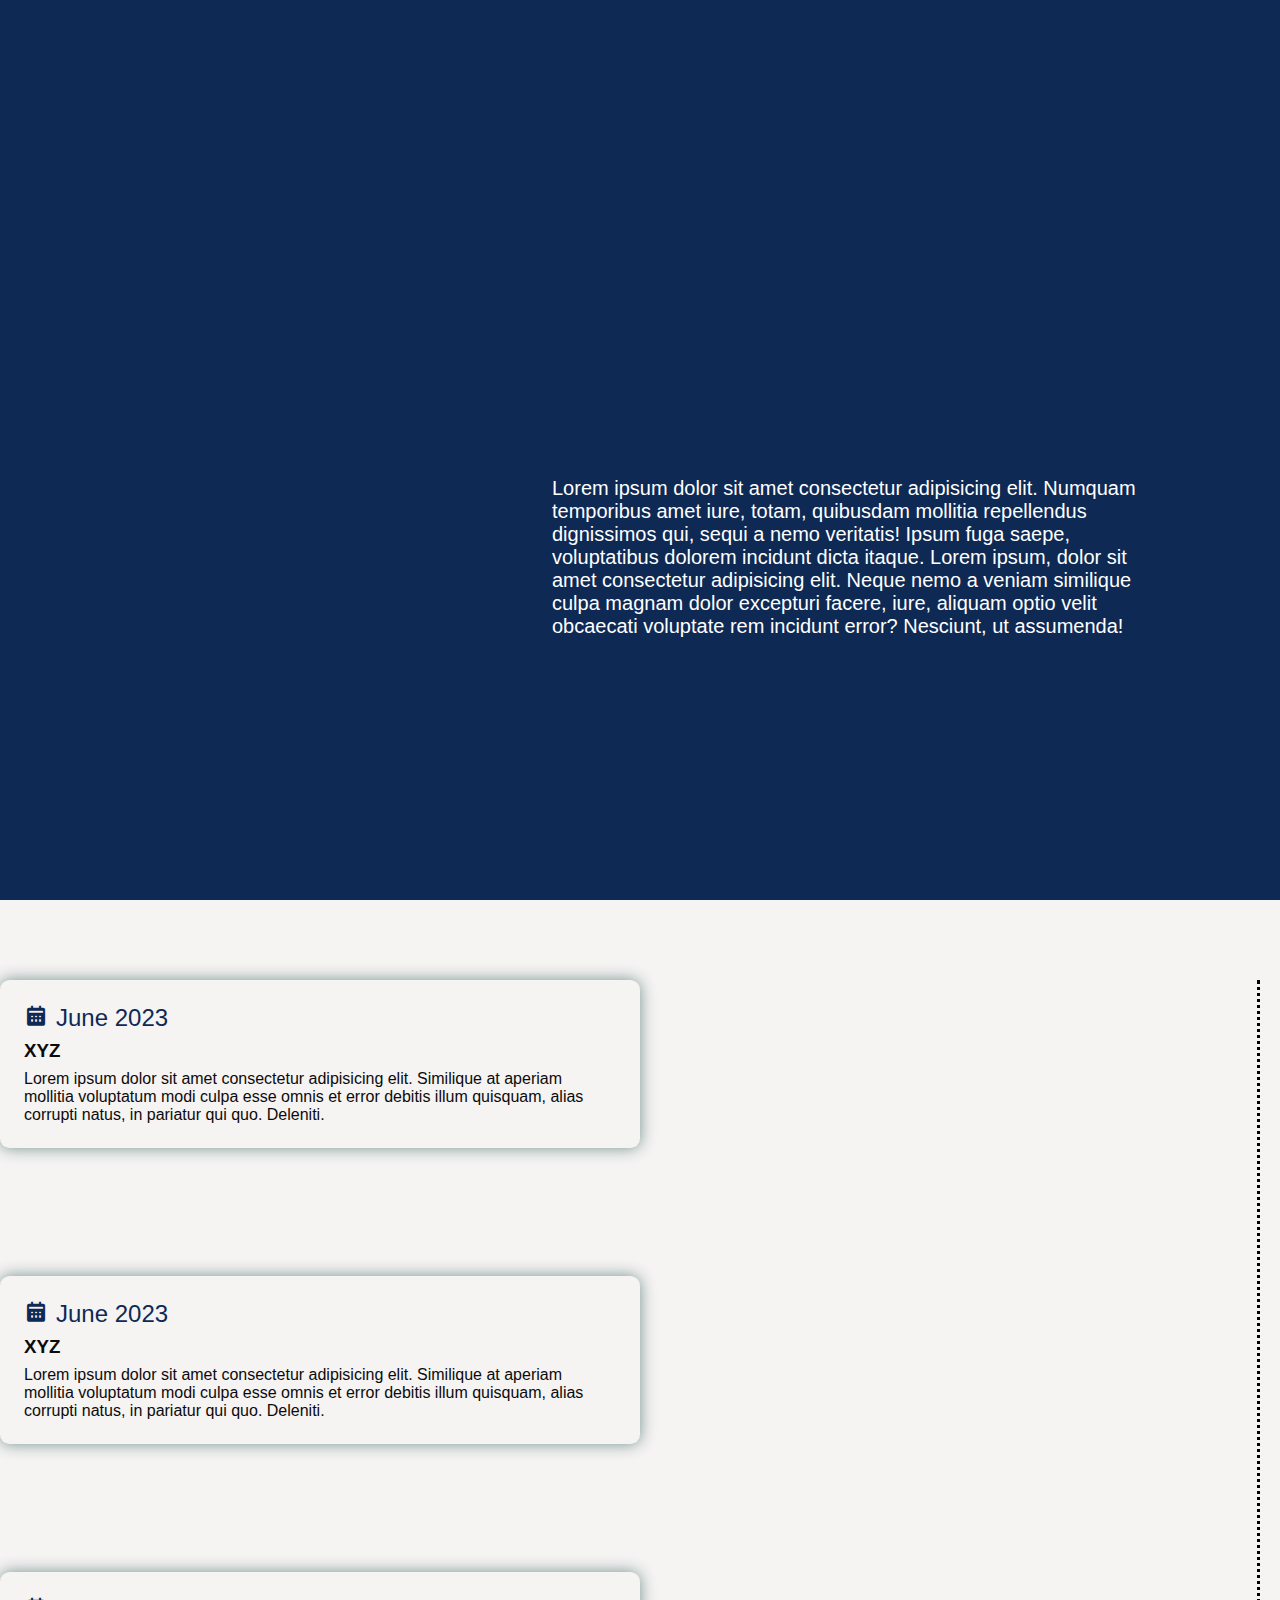
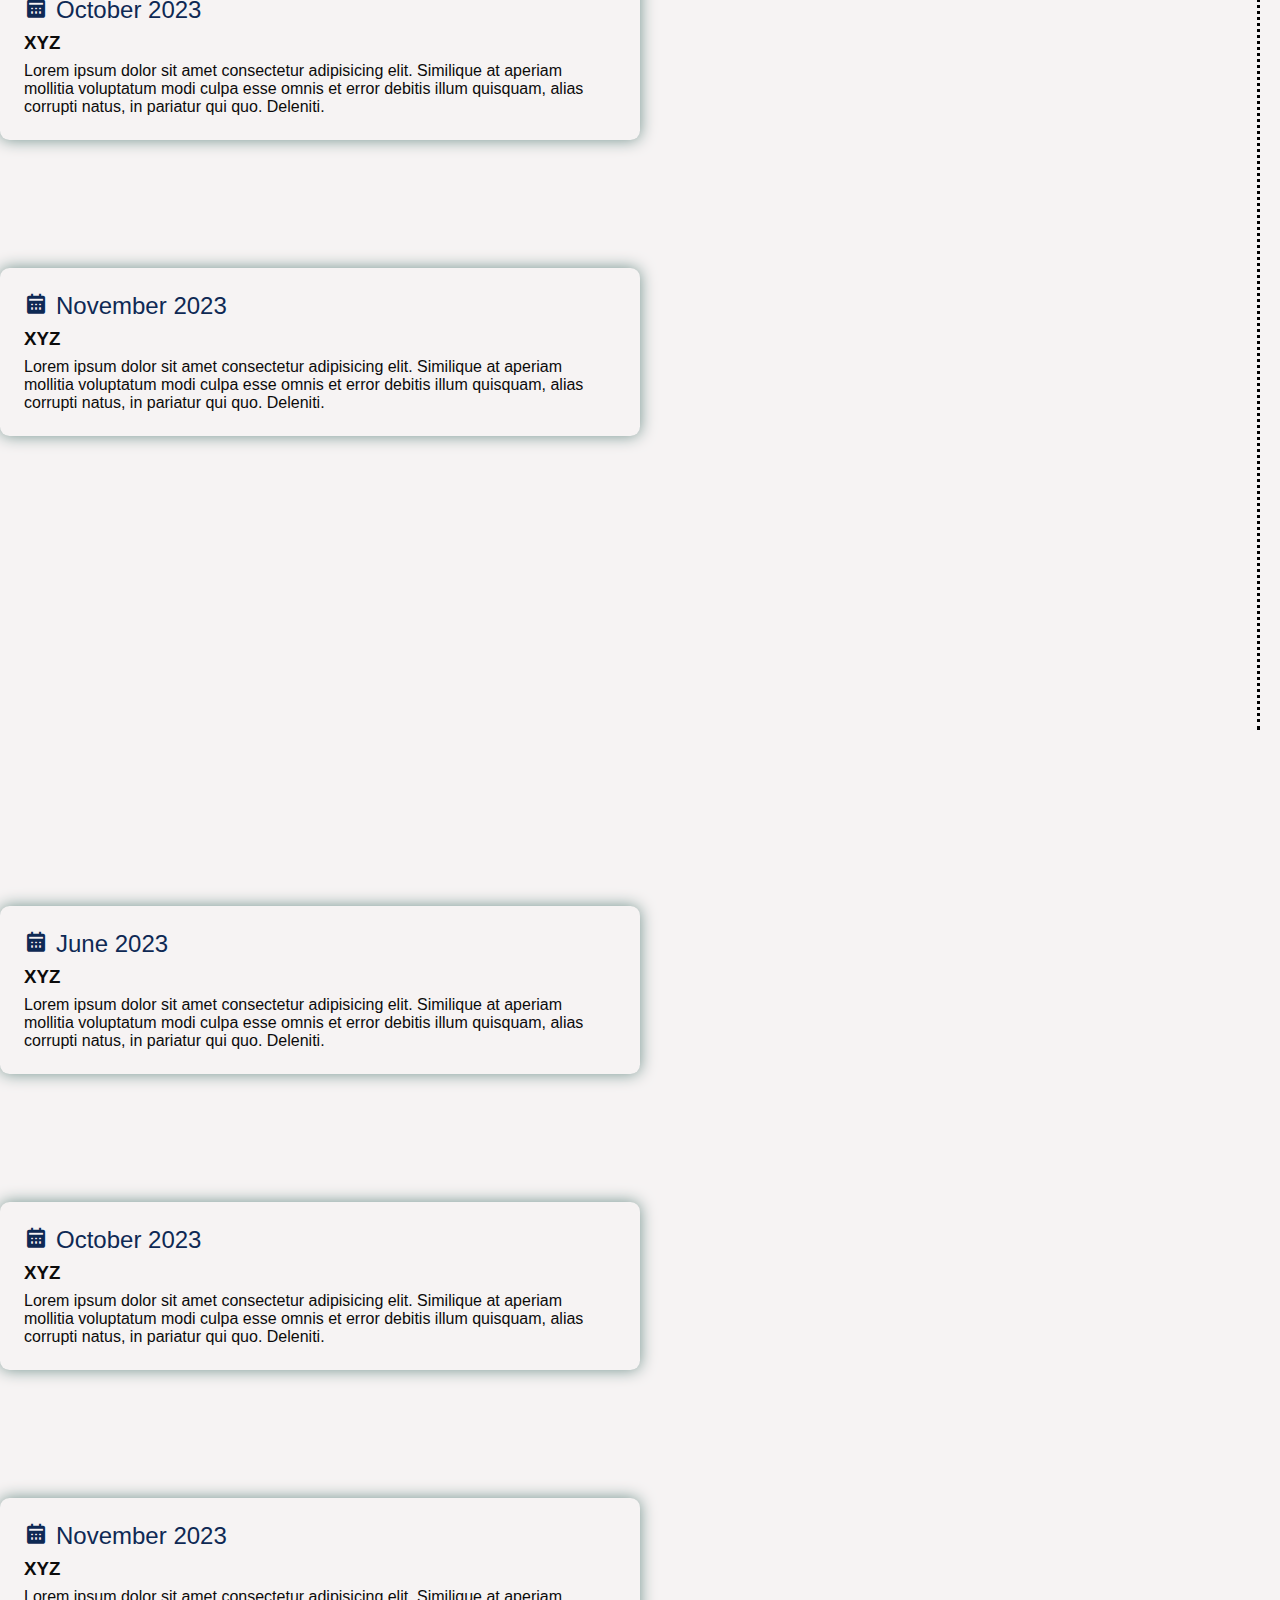
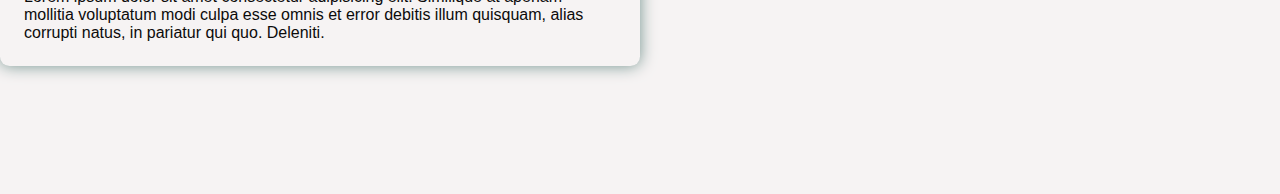
==== index.html @ 6e181c6e "Add files via upload" ====
<!DOCTYPE html>
<html lang="en">
  <head>
    <meta charset="UTF-8" />
    <meta name="viewport" content="width=device-width, initial-scale=1.0" />
    <title>Document</title>
    <link rel="stylesheet" href="style.css" />
    <link
      href="https://unpkg.com/boxicons@2.1.4/css/boxicons.min.css"
      rel="stylesheet"
    />
  </head>
  <body>
    <!-- Achivements !-->
    <section class="achievements" id="achievement">
      <section class="home" id="home">
        <div class="home-img">
          <img src="student.jpg" alt="" />
        </div>
        <div class="home-content">
          <h2>Student Achivement</h2>
          <p>
            Lorem ipsum dolor sit amet consectetur adipisicing elit. Numquam
            temporibus amet iure, totam, quibusdam mollitia repellendus
            dignissimos qui, sequi a nemo veritatis! Ipsum fuga saepe,
            voluptatibus dolorem incidunt dicta itaque. Lorem ipsum, dolor sit
            amet consectetur adipisicing elit. Neque nemo a veniam similique
            culpa magnam dolor excepturi facere, iure, aliquam optio velit
            obcaecati voluptate rem incidunt error? Nesciunt, ut assumenda!
          </p>
        </div>
      </section>
      <div class="achievements_section">
        <div class="achievements-row">
          <div class="achievements-coloumn">
            <div class="achievements-box">
              <div class="achievements-content">
                <div class="content">
                  <div class="year">
                    <i class="bx bxs-calendar"></i>June 2023
                  </div>
                  <h3>XYZ</h3>
                  <p>
                    Lorem ipsum dolor sit amet consectetur adipisicing elit.
                    Similique at aperiam mollitia voluptatum modi culpa esse
                    omnis et error debitis illum quisquam, alias corrupti natus,
                    in pariatur qui quo. Deleniti.
                  </p>
                </div>
              </div>
            </div>

            <div class="achievements-box">
              <div class="achievements-content">
                <div class="content">
                  <div class="year">
                    <i class="bx bxs-calendar"></i>June 2023
                  </div>
                  <h3>XYZ</h3>
                  <p>
                    Lorem ipsum dolor sit amet consectetur adipisicing elit.
                    Similique at aperiam mollitia voluptatum modi culpa esse
                    omnis et error debitis illum quisquam, alias corrupti natus,
                    in pariatur qui quo. Deleniti.
                  </p>
                </div>
              </div>
            </div>

            <div class="achievements-content">
              <div class="content">
                <div class="year">
                  <i class="bx bxs-calendar"></i>October 2023
                </div>
                <h3>XYZ</h3>
                <p>
                  Lorem ipsum dolor sit amet consectetur adipisicing elit.
                  Similique at aperiam mollitia voluptatum modi culpa esse omnis
                  et error debitis illum quisquam, alias corrupti natus, in
                  pariatur qui quo. Deleniti.
                </p>
              </div>
            </div>

            <div class="achievements-content">
              <div class="content">
                <div class="year">
                  <i class="bx bxs-calendar"></i>November 2023
                </div>
                <h3>XYZ</h3>
                <p>
                  Lorem ipsum dolor sit amet consectetur adipisicing elit.
                  Similique at aperiam mollitia voluptatum modi culpa esse omnis
                  et error debitis illum quisquam, alias corrupti natus, in
                  pariatur qui quo. Deleniti.
                </p>
              </div>
            </div>
          </div>
          <div class="dotted-line"></div>
          <div class="achivements-right">
            <div class="achievements-coloumn">
              <div class="achievements-box">
                <div class="achievements-content">
                  <div class="content">
                    <div class="year">
                      <i class="bx bxs-calendar"></i>June 2023
                    </div>
                    <h3>XYZ</h3>
                    <p>
                      Lorem ipsum dolor sit amet consectetur adipisicing elit.
                      Similique at aperiam mollitia voluptatum modi culpa esse
                      omnis et error debitis illum quisquam, alias corrupti
                      natus, in pariatur qui quo. Deleniti.
                    </p>
                  </div>
                </div>
              </div>

              <div class="achievements-content">
                <div class="content">
                  <div class="year">
                    <i class="bx bxs-calendar"></i>October 2023
                  </div>
                  <h3>XYZ</h3>
                  <p>
                    Lorem ipsum dolor sit amet consectetur adipisicing elit.
                    Similique at aperiam mollitia voluptatum modi culpa esse
                    omnis et error debitis illum quisquam, alias corrupti natus,
                    in pariatur qui quo. Deleniti.
                  </p>
                </div>
              </div>

              <div class="achievements-content">
                <div class="content">
                  <div class="year">
                    <i class="bx bxs-calendar"></i>November 2023
                  </div>
                  <h3>XYZ</h3>
                  <p>
                    Lorem ipsum dolor sit amet consectetur adipisicing elit.
                    Similique at aperiam mollitia voluptatum modi culpa esse
                    omnis et error debitis illum quisquam, alias corrupti natus,
                    in pariatur qui quo. Deleniti.
                  </p>
                </div>
              </div>
            </div>
          </div>
        </div>
      </div>
    </section>
  </body>
</html>
---- style.css ----
@import url('https://fonts.googleapis.com/css2?family=Poppins:wght@300;400;500&display=swap'); 
/*@import url('https://fonts.googleapis.com/css2?family=Open+Sans&display=swap');*/
html{
  scroll-behavior: smooth;
}

*{
    margin:0;
    padding:0;
    box-sizing:border-box;
    font-family: 'Open Sans', sans-serif;
}

body{
    background: #f6f3f3;
    color: #0c0b0b;
}

.home{
    position: relative;
    width: 100%;
    height:100vh;
    display: flex;
    justify-content:space-between;
    align-items: center;
    padding: 70px 10% 0;
    background-color: #0E2954;
    margin-bottom: 5rem;
}
.home-content{
    max-width: 600px;
}




.home-content h2{
    margin-bottom: 5rem;
    font-size: 56px;
    font-weight: 700;
    opacity: 0;
    animation: slideLeft 1s ease forwards;
    animation-delay: 1s;
    letter-spacing: 1px;
    color: #fff;
}
.home-content p{
    font-size: 20px;
    color: #fff;
    text-align: left;
}
.home-img img{
    max-width: 425px;
    margin-right: -20px;
    opacity:0;
    font-size: 5rem;
    animation: zoomIn 1s ease forwards, floatImage 4s ease-in-out infinite;
    animation-delay: 2s,3s;
    box-shadow:0 0 30px #73928d;
    border-radius: 50%;
}


.achievements_section {
    display: flex;
    justify-content: center;
    align-items: center;
    flex-direction: column;
    min-height: auto;
}

.achievements .achievements-row{
    display: flex;
    flex-wrap: wrap;
    gap: 1rem;
}
.achievements .achievements-coloumn{
    flex: 1 1 40rem;
}
.achievements-coloumn .title{
    font-size: 2.5rem;
    margin:0 0 1.5rem 2rem;
}

.achivements-right{
    margin-top: 10rem;
}

.achievements-content .content{
    position: relative;
    padding: 1.5rem;
    box-shadow: 0 0 1rem #73928d;
    border-radius: .6rem;
    margin-bottom: 8rem;
    width: 40rem;
}
.achievements-content .content .year{
    font-size: 1.5rem;
    color: #0E2954;
    padding-bottom: .5rem;
}
.achievements-content .content .year i{
    padding-right: .5rem;
}
.achievements-content h3{
  font-weight: bold;
}
.achievements-content .content p{
    padding-top: .5rem;
}
.dotted-line {
    border-left: 3px dotted #000; 
            height: 150vh; 
            margin: 0 20px; /
}
@keyframes floatImage{
    0%{
        transform: translateY(0);
    }
    50%{
        transform: translateY(-24px);
    }
    100%{
        transform: translateY(0);
    }
}
@keyframes slideBottom{
    0%{
        transform: translateY(-100px);
        opacity:0;
    }
    100%{
        transform: translateY(0);
        opacity:1;
    }
}
@keyframes slideLeft{
    0%{
        transform: translateX(100px);
        opacity:0;
    }
    100%{
        transform: translateX(0);
        opacity:1;
    }
}
@keyframes zoomIn{
    0%{
        transform: scale(0);
        opacity:0;
    }
    100%{
        transform: scale(1);
        opacity:1;
    }
}
@media screen and (max-width: 768px)
{
    .home {
        flex-direction: column;
        height: 110vh;
        margin-bottom: 5rem;
    }
    
    .home-content,
    .home-img {
        text-align: center; /* Center the content */
    }
    
    .home-img img {
      max-width: 300px;
        margin-right: -10px;
        opacity:0;
        font-size: 5rem;
        animation: zoomIn 1s ease forwards, floatImage 4s ease-in-out infinite;
        animation-delay: 2s,3s;
        box-shadow:0 0 30px #28ABB9;
        border-radius: 50%;
    }
      
    
    
    .home-content h2{
        font-size: 40px;
        font-weight: 700;
        margin: -3px 0;
        opacity: 0;
        animation: slideLeft 1s ease forwards;
        animation-delay: 1s;
        letter-spacing: 1px;
        margin-bottom: 5rem;
    }
    .home-content p{
        font-size: 16px;
        margin-bottom: 5rem;
    }
    .dotted-line {
        border-left:0px dotted #fff; 
                height: 0; 
                margin: none; 
    }
    .achievements .achievements-row{
        display: flex;
        flex-wrap: wrap;
        gap: 0rem;
        margin-right: 2rem;
    }
    .achievements-content .content{
        position: relative;
        padding: 1.5rem;
        box-shadow: 0 0 1rem #73928d;
        border-radius: .6rem;
        margin-bottom: 3rem;
        margin-left: 1.5rem;
        justify-content: center;
        align-items: center;
        width: 25rem;
    }
    .achivements-right{
        margin-top: 0rem;
    }
}
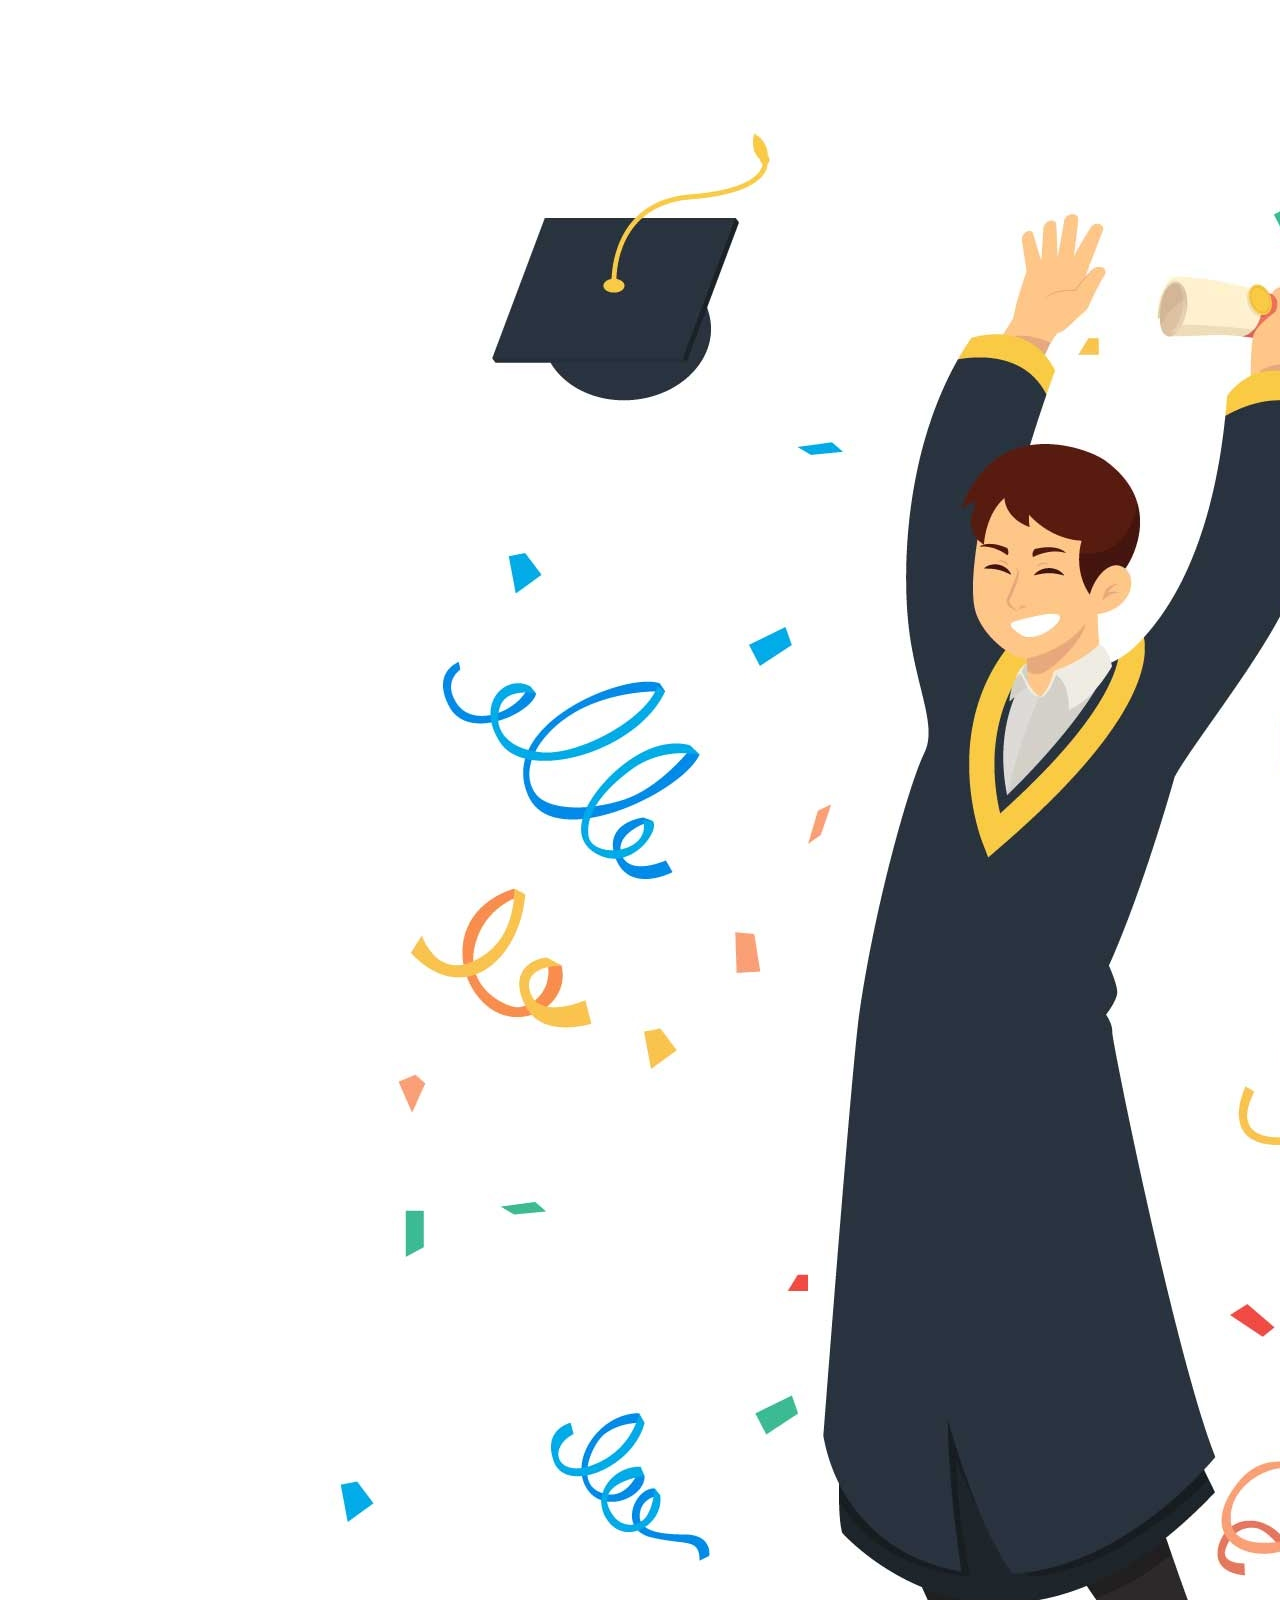
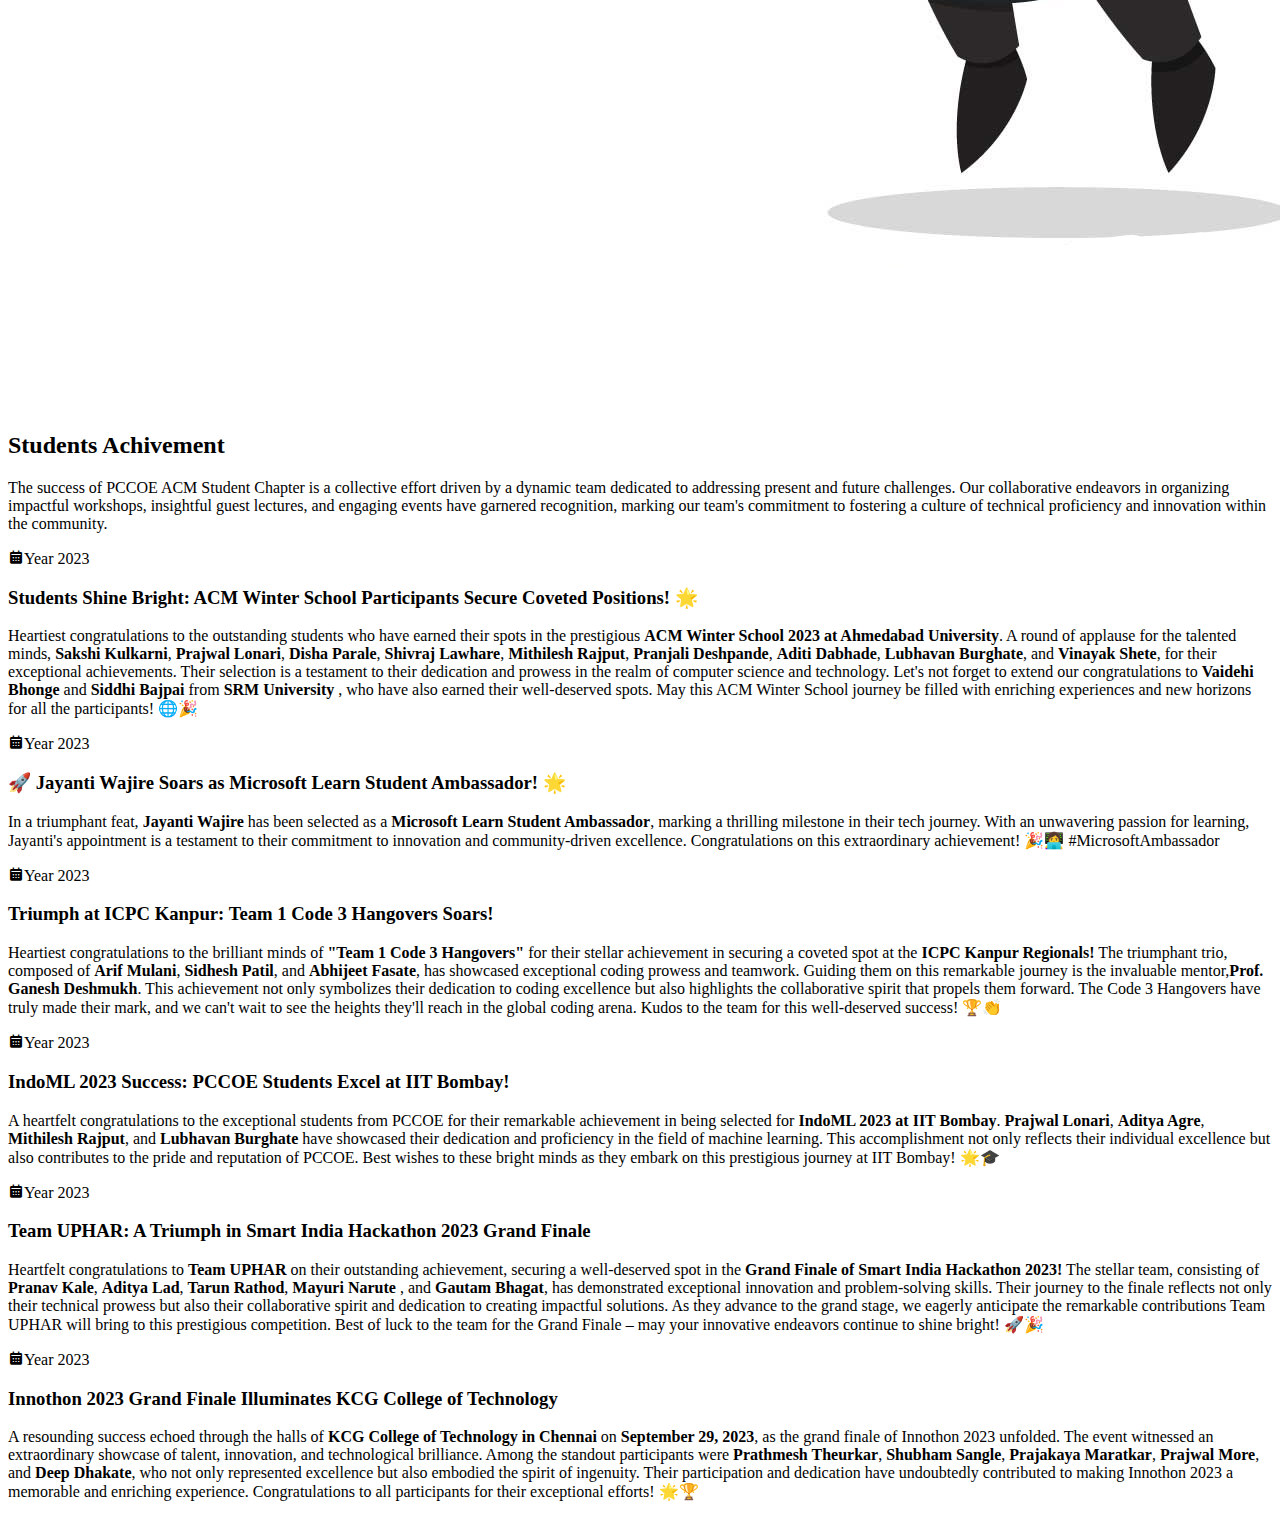
==== commit b67281dd: "Update index.html" ====
--- a/index.html
+++ b/index.html
@@ -4,7 +4,7 @@
     <meta charset="UTF-8" />
     <meta name="viewport" content="width=device-width, initial-scale=1.0" />
     <title>Document</title>
-    <link rel="stylesheet" href="style.css" />
+    <link rel="stylesheet" href="style2.css" />
     <link
       href="https://unpkg.com/boxicons@2.1.4/css/boxicons.min.css"
       rel="stylesheet"
@@ -18,82 +18,106 @@
           <img src="student.jpg" alt="" />
         </div>
         <div class="home-content">
-          <h2>Student Achivement</h2>
+          <h2>Students Achivement</h2>
           <p>
-            Lorem ipsum dolor sit amet consectetur adipisicing elit. Numquam
-            temporibus amet iure, totam, quibusdam mollitia repellendus
-            dignissimos qui, sequi a nemo veritatis! Ipsum fuga saepe,
-            voluptatibus dolorem incidunt dicta itaque. Lorem ipsum, dolor sit
-            amet consectetur adipisicing elit. Neque nemo a veniam similique
-            culpa magnam dolor excepturi facere, iure, aliquam optio velit
-            obcaecati voluptate rem incidunt error? Nesciunt, ut assumenda!
+            The success of PCCOE ACM Student Chapter is a collective effort
+            driven by a dynamic team dedicated to addressing present and future
+            challenges. Our collaborative endeavors in organizing impactful
+            workshops, insightful guest lectures, and engaging events have
+            garnered recognition, marking our team's commitment to fostering a
+            culture of technical proficiency and innovation within the
+            community.
           </p>
         </div>
       </section>
       <div class="achievements_section">
         <div class="achievements-row">
-          <div class="achievements-coloumn">
-            <div class="achievements-box">
-              <div class="achievements-content">
-                <div class="content">
-                  <div class="year">
-                    <i class="bx bxs-calendar"></i>June 2023
-                  </div>
-                  <h3>XYZ</h3>
-                  <p>
-                    Lorem ipsum dolor sit amet consectetur adipisicing elit.
-                    Similique at aperiam mollitia voluptatum modi culpa esse
-                    omnis et error debitis illum quisquam, alias corrupti natus,
-                    in pariatur qui quo. Deleniti.
-                  </p>
-                </div>
-              </div>
-            </div>
-
-            <div class="achievements-box">
-              <div class="achievements-content">
-                <div class="content">
-                  <div class="year">
-                    <i class="bx bxs-calendar"></i>June 2023
-                  </div>
-                  <h3>XYZ</h3>
-                  <p>
-                    Lorem ipsum dolor sit amet consectetur adipisicing elit.
-                    Similique at aperiam mollitia voluptatum modi culpa esse
-                    omnis et error debitis illum quisquam, alias corrupti natus,
-                    in pariatur qui quo. Deleniti.
-                  </p>
-                </div>
-              </div>
-            </div>
-
-            <div class="achievements-content">
-              <div class="content">
-                <div class="year">
-                  <i class="bx bxs-calendar"></i>October 2023
-                </div>
-                <h3>XYZ</h3>
-                <p>
-                  Lorem ipsum dolor sit amet consectetur adipisicing elit.
-                  Similique at aperiam mollitia voluptatum modi culpa esse omnis
-                  et error debitis illum quisquam, alias corrupti natus, in
-                  pariatur qui quo. Deleniti.
-                </p>
-              </div>
-            </div>
-
-            <div class="achievements-content">
-              <div class="content">
-                <div class="year">
-                  <i class="bx bxs-calendar"></i>November 2023
-                </div>
-                <h3>XYZ</h3>
-                <p>
-                  Lorem ipsum dolor sit amet consectetur adipisicing elit.
-                  Similique at aperiam mollitia voluptatum modi culpa esse omnis
-                  et error debitis illum quisquam, alias corrupti natus, in
-                  pariatur qui quo. Deleniti.
-                </p>
+          <div class="achivements-left">
+            <div class="achievements-coloumn">
+              <div class="achievements-box">
+                <div class="achievements-content">
+                  <div class="content">
+                    <div class="year">
+                      <i class="bx bxs-calendar"></i>Year 2023
+                    </div>
+                    <h3>
+                      Students Shine Bright: ACM Winter School Participants
+                      Secure Coveted Positions! 🌟
+                    </h3>
+                    <p>
+                      Heartiest congratulations to the outstanding students who
+                      have earned their spots in the prestigious
+                      <b>ACM Winter School 2023 at Ahmedabad University</b>. A
+                      round of applause for the talented minds,
+                      <b>Sakshi Kulkarni</b>, <b>Prajwal Lonari</b>,
+                      <b>Disha Parale</b>, <b>Shivraj Lawhare</b>,
+                      <b>Mithilesh Rajput</b>, <b>Pranjali Deshpande</b>,
+                      <b>Aditi Dabhade</b>, <b>Lubhavan Burghate</b>, and
+                      <b>Vinayak Shete</b>, for their exceptional achievements.
+                      Their selection is a testament to their dedication and
+                      prowess in the realm of computer science and technology.
+                      Let's not forget to extend our congratulations to
+                      <b>Vaidehi Bhonge</b> and <b>Siddhi Bajpai</b> from
+                      <b>SRM University </b>, who have also earned their
+                      well-deserved spots. May this ACM Winter School journey be
+                      filled with enriching experiences and new horizons for all
+                      the participants! 🌐🎉
+                    </p>
+                  </div>
+                </div>
+              </div>
+
+              <div class="achievements-box">
+                <div class="achievements-content">
+                  <div class="content">
+                    <div class="year">
+                      <i class="bx bxs-calendar"></i>Year 2023
+                    </div>
+                    <h3>
+                      🚀 Jayanti Wajire Soars as Microsoft Learn Student
+                      Ambassador! 🌟
+                    </h3>
+                    <p>
+                      In a triumphant feat, <b>Jayanti Wajire</b> has been
+                      selected as a <b>Microsoft Learn Student Ambassador</b>,
+                      marking a thrilling milestone in their tech journey. With
+                      an unwavering passion for learning, Jayanti's appointment
+                      is a testament to their commitment to innovation and
+                      community-driven excellence. Congratulations on this
+                      extraordinary achievement! 🎉👩‍💻 #MicrosoftAmbassador
+                    </p>
+                  </div>
+                </div>
+              </div>
+
+              <div class="achievements-box">
+                <div class="achievements-content">
+                  <div class="content">
+                    <div class="year">
+                      <i class="bx bxs-calendar"></i>Year 2023
+                    </div>
+                    <h3>
+                      Triumph at ICPC Kanpur: Team 1 Code 3 Hangovers Soars!
+                    </h3>
+                    <p>
+                      Heartiest congratulations to the brilliant minds of
+                      <b>"Team 1 Code 3 Hangovers"</b> for their stellar
+                      achievement in securing a coveted spot at the
+                      <b>ICPC Kanpur Regionals!</b> The triumphant trio,
+                      composed of <b>Arif Mulani</b>, <b>Sidhesh Patil</b>, and
+                      <b>Abhijeet Fasate</b>, has showcased exceptional coding
+                      prowess and teamwork. Guiding them on this remarkable
+                      journey is the invaluable mentor,<b
+                        >Prof. Ganesh Deshmukh</b
+                      >. This achievement not only symbolizes their dedication
+                      to coding excellence but also highlights the collaborative
+                      spirit that propels them forward. The Code 3 Hangovers
+                      have truly made their mark, and we can't wait to see the
+                      heights they'll reach in the global coding arena. Kudos to
+                      the team for this well-deserved success! 🏆👏
+                    </p>
+                  </div>
+                </div>
               </div>
             </div>
           </div>
@@ -104,46 +128,87 @@
                 <div class="achievements-content">
                   <div class="content">
                     <div class="year">
-                      <i class="bx bxs-calendar"></i>June 2023
-                    </div>
-                    <h3>XYZ</h3>
-                    <p>
-                      Lorem ipsum dolor sit amet consectetur adipisicing elit.
-                      Similique at aperiam mollitia voluptatum modi culpa esse
-                      omnis et error debitis illum quisquam, alias corrupti
-                      natus, in pariatur qui quo. Deleniti.
-                    </p>
-                  </div>
-                </div>
-              </div>
-
-              <div class="achievements-content">
-                <div class="content">
-                  <div class="year">
-                    <i class="bx bxs-calendar"></i>October 2023
-                  </div>
-                  <h3>XYZ</h3>
-                  <p>
-                    Lorem ipsum dolor sit amet consectetur adipisicing elit.
-                    Similique at aperiam mollitia voluptatum modi culpa esse
-                    omnis et error debitis illum quisquam, alias corrupti natus,
-                    in pariatur qui quo. Deleniti.
-                  </p>
-                </div>
-              </div>
-
-              <div class="achievements-content">
-                <div class="content">
-                  <div class="year">
-                    <i class="bx bxs-calendar"></i>November 2023
-                  </div>
-                  <h3>XYZ</h3>
-                  <p>
-                    Lorem ipsum dolor sit amet consectetur adipisicing elit.
-                    Similique at aperiam mollitia voluptatum modi culpa esse
-                    omnis et error debitis illum quisquam, alias corrupti natus,
-                    in pariatur qui quo. Deleniti.
-                  </p>
+                      <i class="bx bxs-calendar"></i>Year 2023
+                    </div>
+                    <h3>
+                      IndoML 2023 Success: PCCOE Students Excel at IIT Bombay!
+                    </h3>
+                    <p>
+                      A heartfelt congratulations to the exceptional students
+                      from PCCOE for their remarkable achievement in being
+                      selected for
+                      <b>IndoML 2023 at IIT Bombay</b>. <b>Prajwal Lonari</b>,
+                      <b>Aditya Agre</b>, <b>Mithilesh Rajput</b>, and
+                      <b>Lubhavan Burghate</b> have showcased their dedication
+                      and proficiency in the field of machine learning. This
+                      accomplishment not only reflects their individual
+                      excellence but also contributes to the pride and
+                      reputation of PCCOE. Best wishes to these bright minds as
+                      they embark on this prestigious journey at IIT Bombay!
+                      🌟🎓
+                    </p>
+                  </div>
+                </div>
+              </div>
+
+              <div class="achievements-box">
+                <div class="achievements-content">
+                  <div class="content">
+                    <div class="year">
+                      <i class="bx bxs-calendar"></i>Year 2023
+                    </div>
+                    <h3>
+                      Team UPHAR: A Triumph in Smart India Hackathon 2023 Grand
+                      Finale
+                    </h3>
+                    <p>
+                      Heartfelt congratulations to <b>Team UPHAR</b> on their
+                      outstanding achievement, securing a well-deserved spot in
+                      the <b>Grand Finale of Smart India Hackathon 2023!</b> The
+                      stellar team, consisting of <b>Pranav Kale</b>,
+                      <b>Aditya Lad</b>, <b>Tarun Rathod</b>,
+                      <b>Mayuri Narute</b> , and <b>Gautam Bhagat</b>, has
+                      demonstrated exceptional innovation and problem-solving
+                      skills. Their journey to the finale reflects not only
+                      their technical prowess but also their collaborative
+                      spirit and dedication to creating impactful solutions. As
+                      they advance to the grand stage, we eagerly anticipate the
+                      remarkable contributions Team UPHAR will bring to this
+                      prestigious competition. Best of luck to the team for the
+                      Grand Finale – may your innovative endeavors continue to
+                      shine bright! 🚀🎉
+                    </p>
+                  </div>
+                </div>
+              </div>
+
+              <div class="achievements-box">
+                <div class="achievements-content">
+                  <div class="content">
+                    <div class="year">
+                      <i class="bx bxs-calendar"></i>Year 2023
+                    </div>
+                    <h3>
+                      Innothon 2023 Grand Finale Illuminates KCG College of
+                      Technology
+                    </h3>
+                    <p>
+                      A resounding success echoed through the halls of
+                      <b>KCG College of Technology in Chennai</b> on
+                      <b>September 29, 2023</b>, as the grand finale of Innothon
+                      2023 unfolded. The event witnessed an extraordinary
+                      showcase of talent, innovation, and technological
+                      brilliance. Among the standout participants were
+                      <b>Prathmesh Theurkar</b>, <b>Shubham Sangle</b>,
+                      <b>Prajakaya Maratkar</b>, <b>Prajwal More</b>, and
+                      <b>Deep Dhakate</b>, who not only represented excellence
+                      but also embodied the spirit of ingenuity. Their
+                      participation and dedication have undoubtedly contributed
+                      to making Innothon 2023 a memorable and enriching
+                      experience. Congratulations to all participants for their
+                      exceptional efforts! 🌟🏆
+                    </p>
+                  </div>
                 </div>
               </div>
             </div>
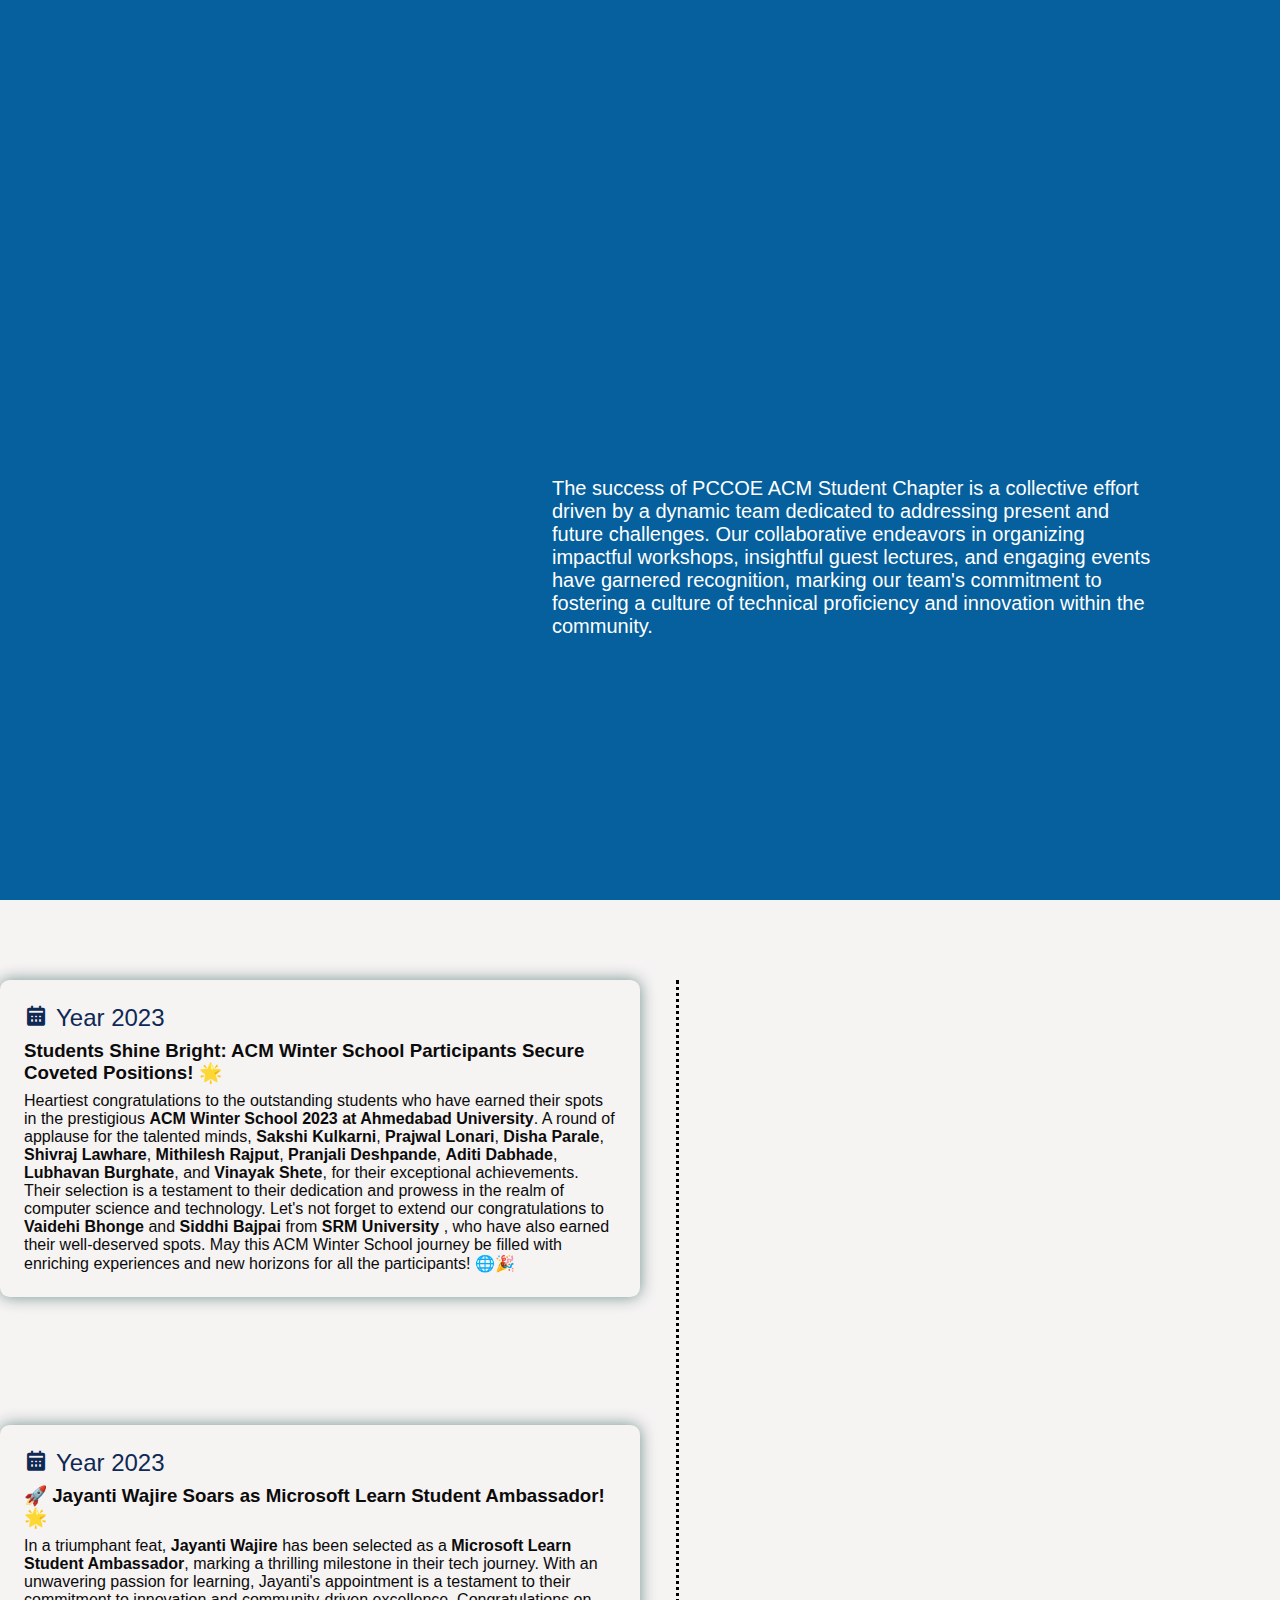
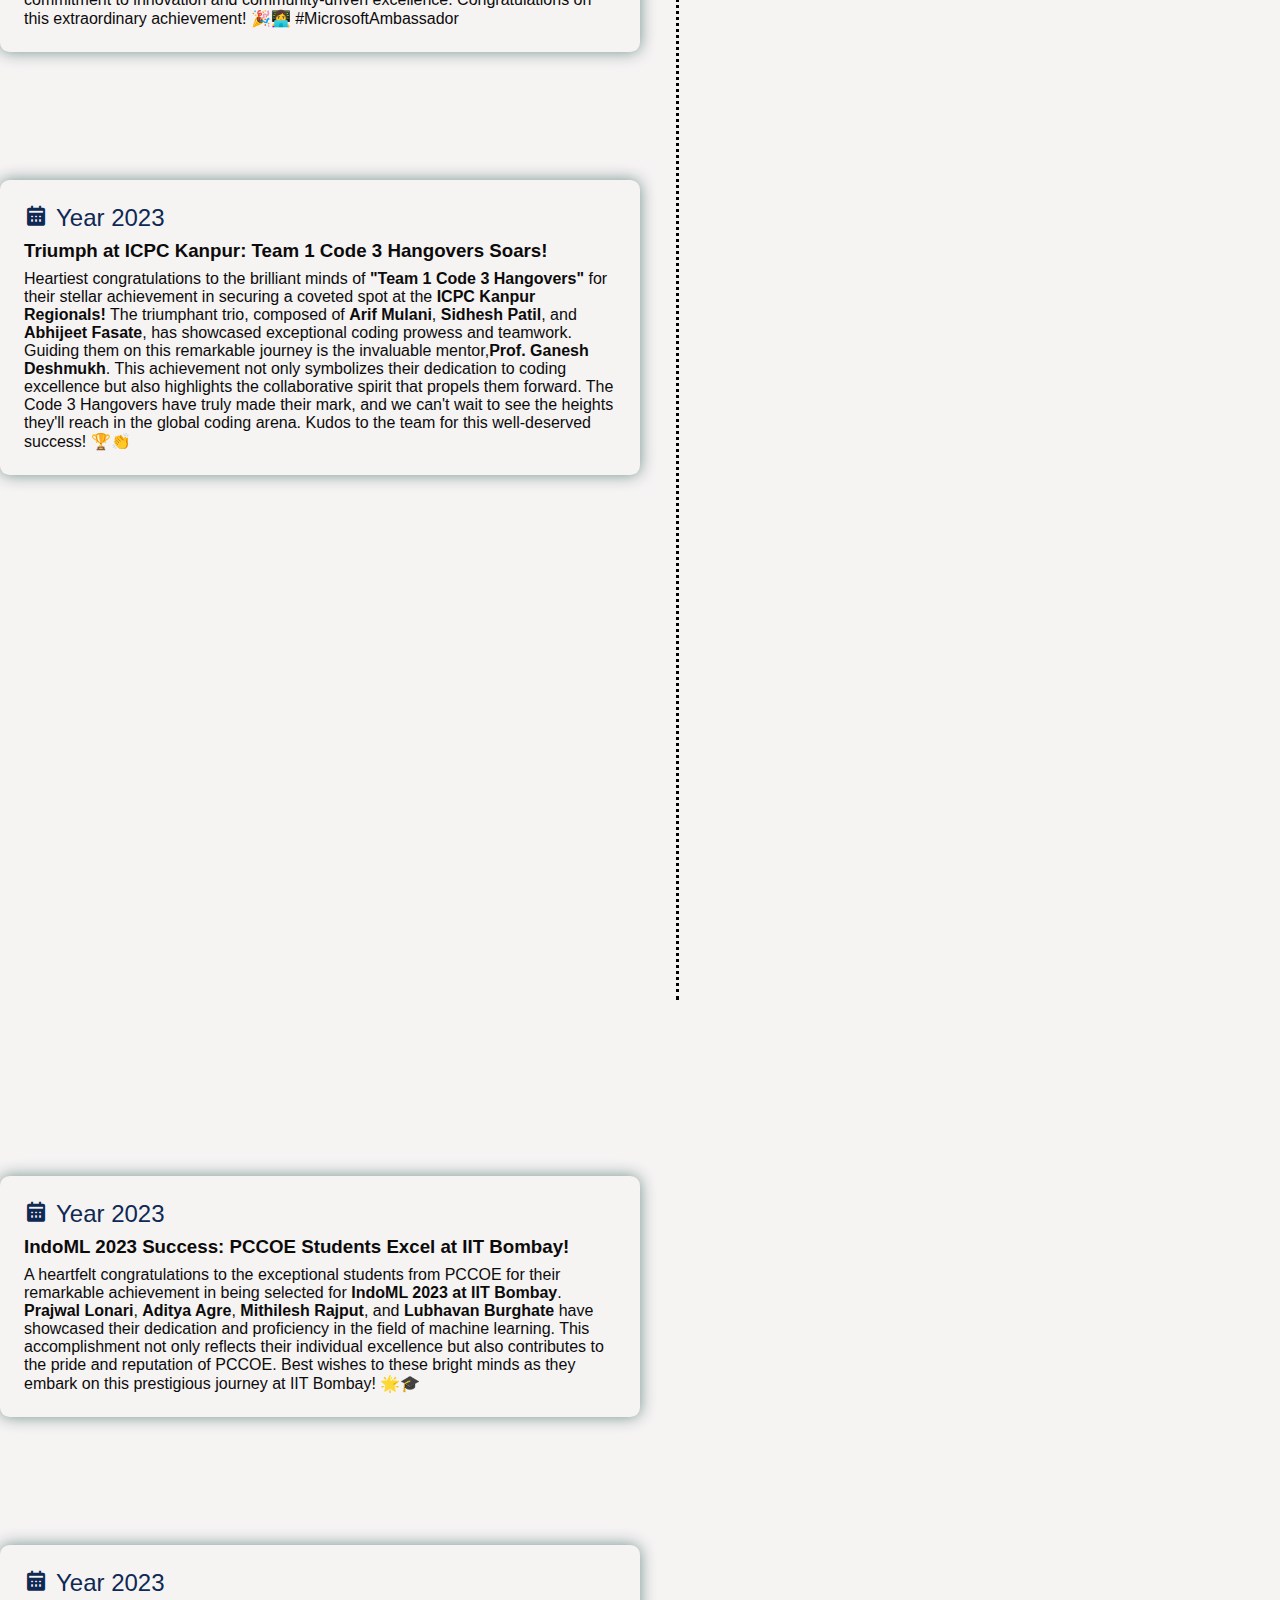
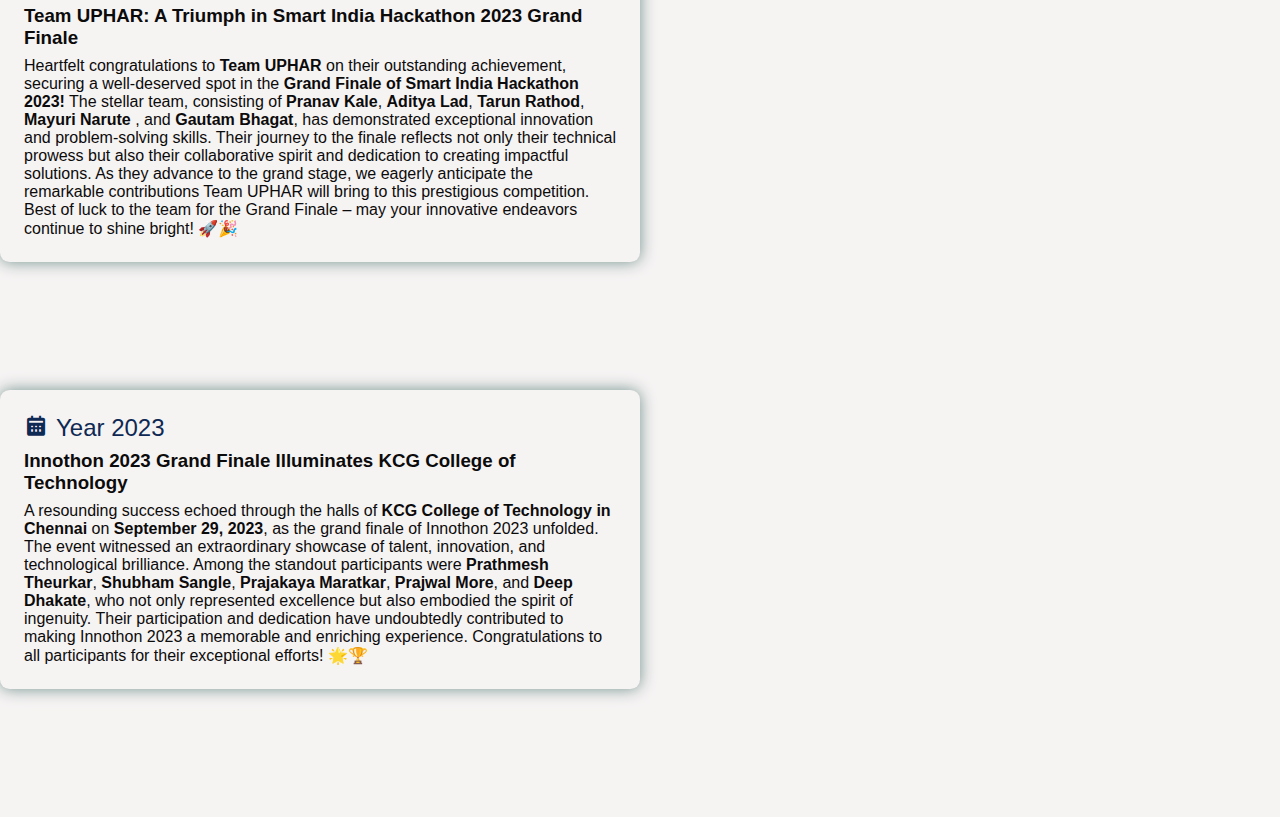
==== commit 4e735f2b: "Update index.html" ====
--- a/index.html
+++ b/index.html
@@ -4,7 +4,7 @@
     <meta charset="UTF-8" />
     <meta name="viewport" content="width=device-width, initial-scale=1.0" />
     <title>Document</title>
-    <link rel="stylesheet" href="style2.css" />
+    <link rel="stylesheet" href="style.css" />
     <link
       href="https://unpkg.com/boxicons@2.1.4/css/boxicons.min.css"
       rel="stylesheet"
--- a/style.css
+++ b/style.css
@@ -0,0 +1,240 @@
+@import url('https://fonts.googleapis.com/css2?family=Poppins:wght@300;400;500&display=swap'); 
+/*@import url('https://fonts.googleapis.com/css2?family=Open+Sans&display=swap');*/
+html{
+  scroll-behavior: smooth;
+}
+
+*{
+    margin:0;
+    padding:0;
+    box-sizing:border-box;
+    font-family: 'Open Sans', sans-serif;
+}
+
+body{
+    background: #f6f3f3;
+    color: #0c0b0b;
+}
+
+.home{
+    position: relative;
+    width: 100%;
+    height:100vh;
+    display: flex;
+    justify-content:space-between;
+    align-items: center;
+    padding: 70px 10% 0;
+    background-color: #05609d;
+    margin-bottom: 5rem;
+}
+.home-content{
+    max-width: 600px;
+}
+
+
+
+
+.home-content h2{
+    margin-bottom: 5rem;
+    font-size: 56px;
+    font-weight: 700;
+    opacity: 0;
+    animation: slideLeft 1s ease forwards;
+    animation-delay: 1s;
+    letter-spacing: 1px;
+    color: #fff;
+}
+.home-content p{
+    font-size: 20px;
+    color: #fff;
+    text-align: left;
+}
+.home-img img{
+    max-width: 425px;
+    margin-right: -20px;
+    opacity:0;
+    font-size: 5rem;
+    animation: zoomIn 1s ease forwards, floatImage 4s ease-in-out infinite;
+    animation-delay: 2s,3s;
+    box-shadow:0 0 30px #73928d;
+    border-radius: 50%;
+}
+
+
+.achievements_section {
+    display: flex;
+    justify-content: center;
+    align-items: center;
+    flex-direction: column;
+    min-height: auto;
+}
+
+.achievements .achievements-row{
+    display: flex;
+    flex-wrap: wrap;
+    gap: 1rem;
+}
+.achievements .achievements-coloumn{
+    flex: 1 1 40rem;
+}
+.achievements-coloumn .title{
+    font-size: 2.5rem;
+    margin:0 0 1.5rem 2rem;
+}
+
+.achivements-left{
+    animation: slideRight 2s ease forwards;
+    animation-delay: 2s;
+}
+
+.achivements-right{
+    margin-top: 10rem;
+    animation: slideLeft 1s ease forwards;
+    animation-delay: 2s;
+}
+
+.achievements-content .content{
+    position: relative;
+    padding: 1.5rem;
+    box-shadow: 0 0 1rem #73928d;
+    border-radius: .6rem;
+    margin-bottom: 8rem;
+    width: 40rem;
+    
+}
+.achievements-content .content .year{
+    font-size: 1.5rem;
+    color: #0E2954;
+    padding-bottom: .5rem;
+}
+.achievements-content .content .year i{
+    padding-right: .5rem;
+}
+.achievements-content h3{
+  font-weight: bold;
+}
+.achievements-content .content p{
+    padding-top: .5rem;
+}
+.dotted-line {
+    border-left: 3px dotted #000; 
+            height: 180vh; 
+            margin: 0 20px; /
+}
+@keyframes floatImage{
+    0%{
+        transform: translateY(0);
+    }
+    50%{
+        transform: translateY(-24px);
+    }
+    100%{
+        transform: translateY(0);
+    }
+}
+@keyframes slideBottom{
+    0%{
+        transform: translateY(-100px);
+        opacity:0;
+    }
+    100%{
+        transform: translateY(0);
+        opacity:1;
+    }
+}
+@keyframes slideRight{
+    0%{
+        transform: translateX(-100px);
+        opacity:0;
+    }
+    100%{
+        transform: translateX(0);
+        opacity:1;
+    }
+}
+@keyframes slideLeft{
+    0%{
+        transform: translateX(100px);
+        opacity:0;
+    }
+    100%{
+        transform: translateX(0);
+        opacity:1;
+    }
+}
+@keyframes zoomIn{
+    0%{
+        transform: scale(0);
+        opacity:0;
+    }
+    100%{
+        transform: scale(1);
+        opacity:1;
+    }
+}
+@media screen and (max-width: 768px)
+{
+    .home {
+        flex-direction: column;
+        height: 130vh;
+        margin-bottom: 5rem;
+    }
+    
+    .home-content,
+    .home-img {
+        text-align: center; 
+    }
+    
+    .home-img img {
+      max-width: 300px;
+        margin-right: -10px;
+        opacity:0;
+        font-size: 5rem;
+        animation: zoomIn 1s ease forwards, floatImage 4s ease-in-out infinite;
+        animation-delay: 2s,3s;
+        box-shadow:0 0 30px #28ABB9;
+        border-radius: 50%;
+    }
+      
+    
+    
+    .home-content h2{
+        font-size: 40px;
+        font-weight: 700;
+        margin: -3px 0;
+        opacity: 0;
+        animation: slideLeft 1s ease forwards;
+        animation-delay: 1s;
+        letter-spacing: 1px;
+        margin-bottom: 5rem;
+    }
+    .home-content p{
+        font-size: 16px;
+        margin-bottom: 5rem;
+    }
+    .dotted-line {
+        border-left:0px dotted #fff; 
+                height: 0; 
+                margin: none; 
+    }
+    .achievements .achievements-row{
+        display: flex;
+        flex-wrap: wrap;
+        gap: 0rem;
+        margin-right: 5rem;
+    }
+    .achievements-content .content{
+        position: relative;
+        padding: 1.5rem;
+        box-shadow: 0 0 1rem #73928d;
+        border-radius: .6rem;
+        margin-bottom: 3rem;
+        margin-left: 1.5rem;
+        justify-content: center;
+        align-items: center;
+        width: 20rem;
+    }
+    .achivements-right{
+        margin-top: 0rem;
+    }
+}
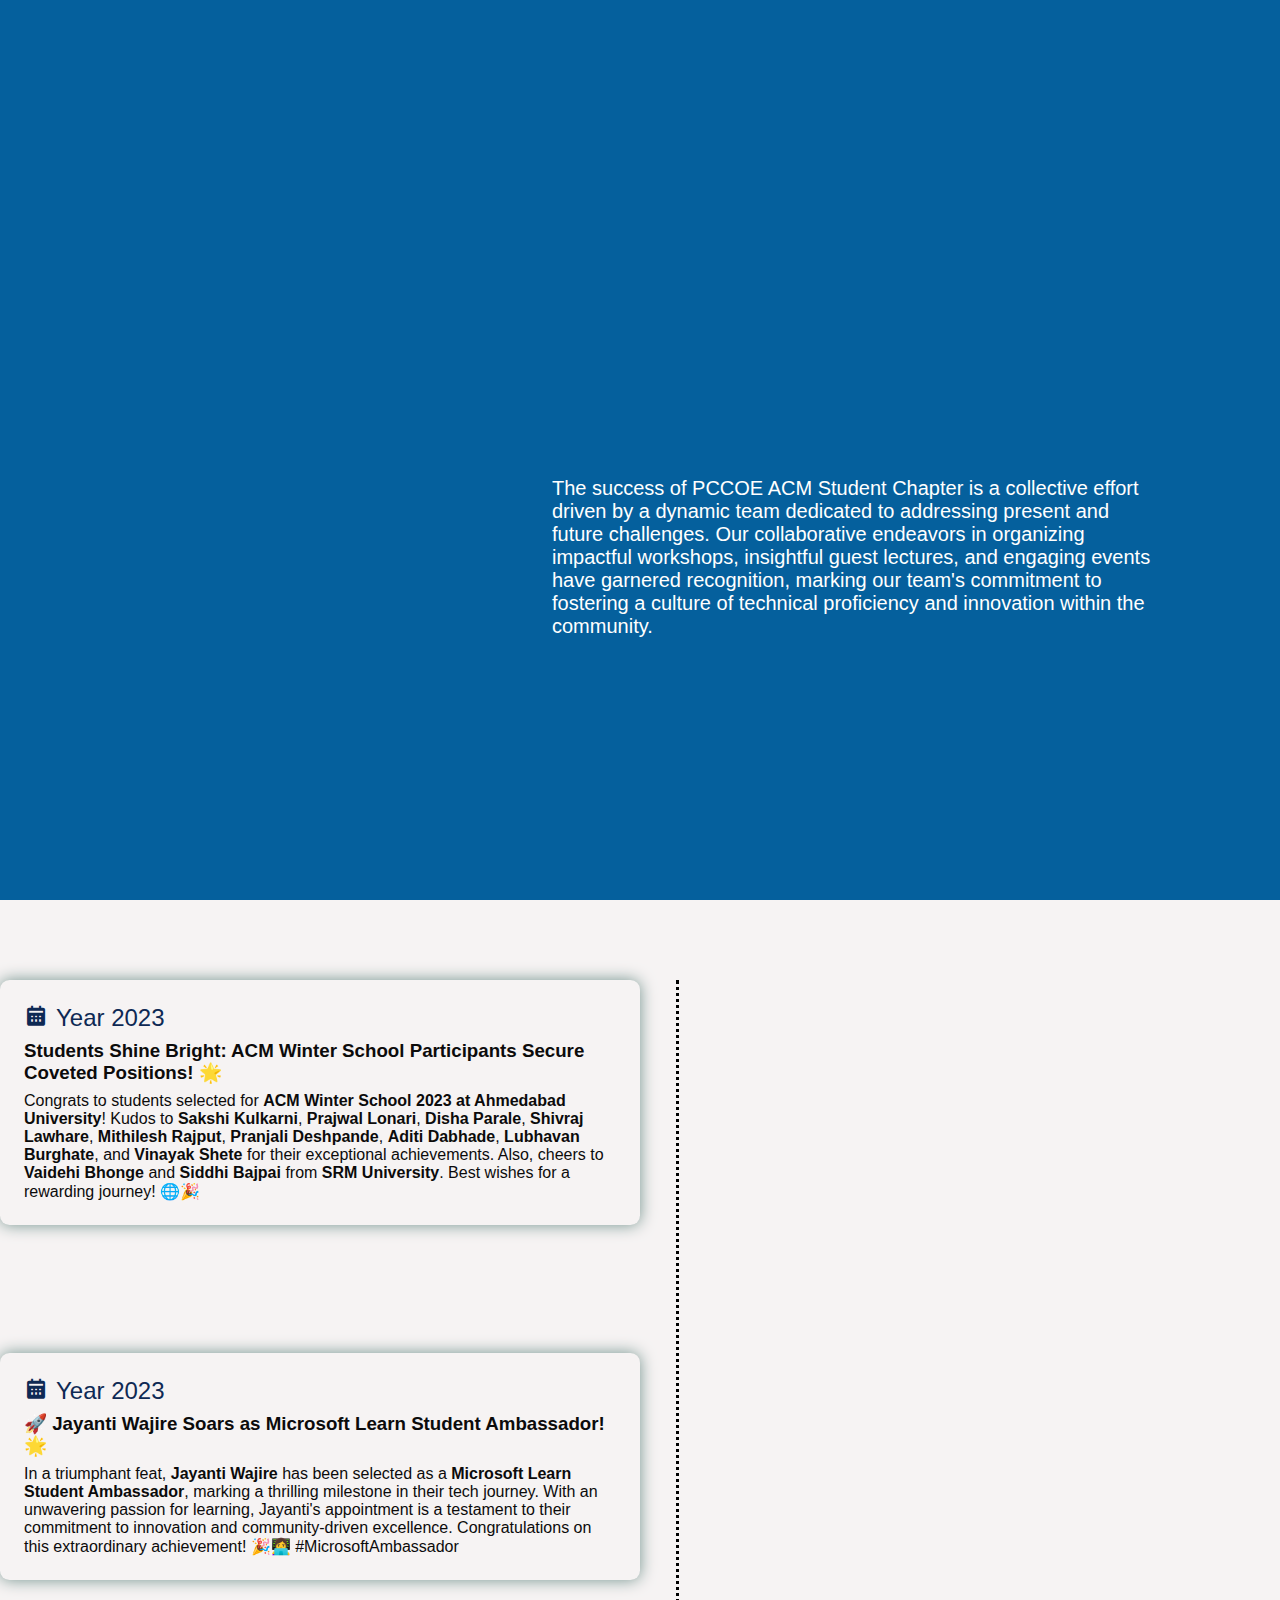
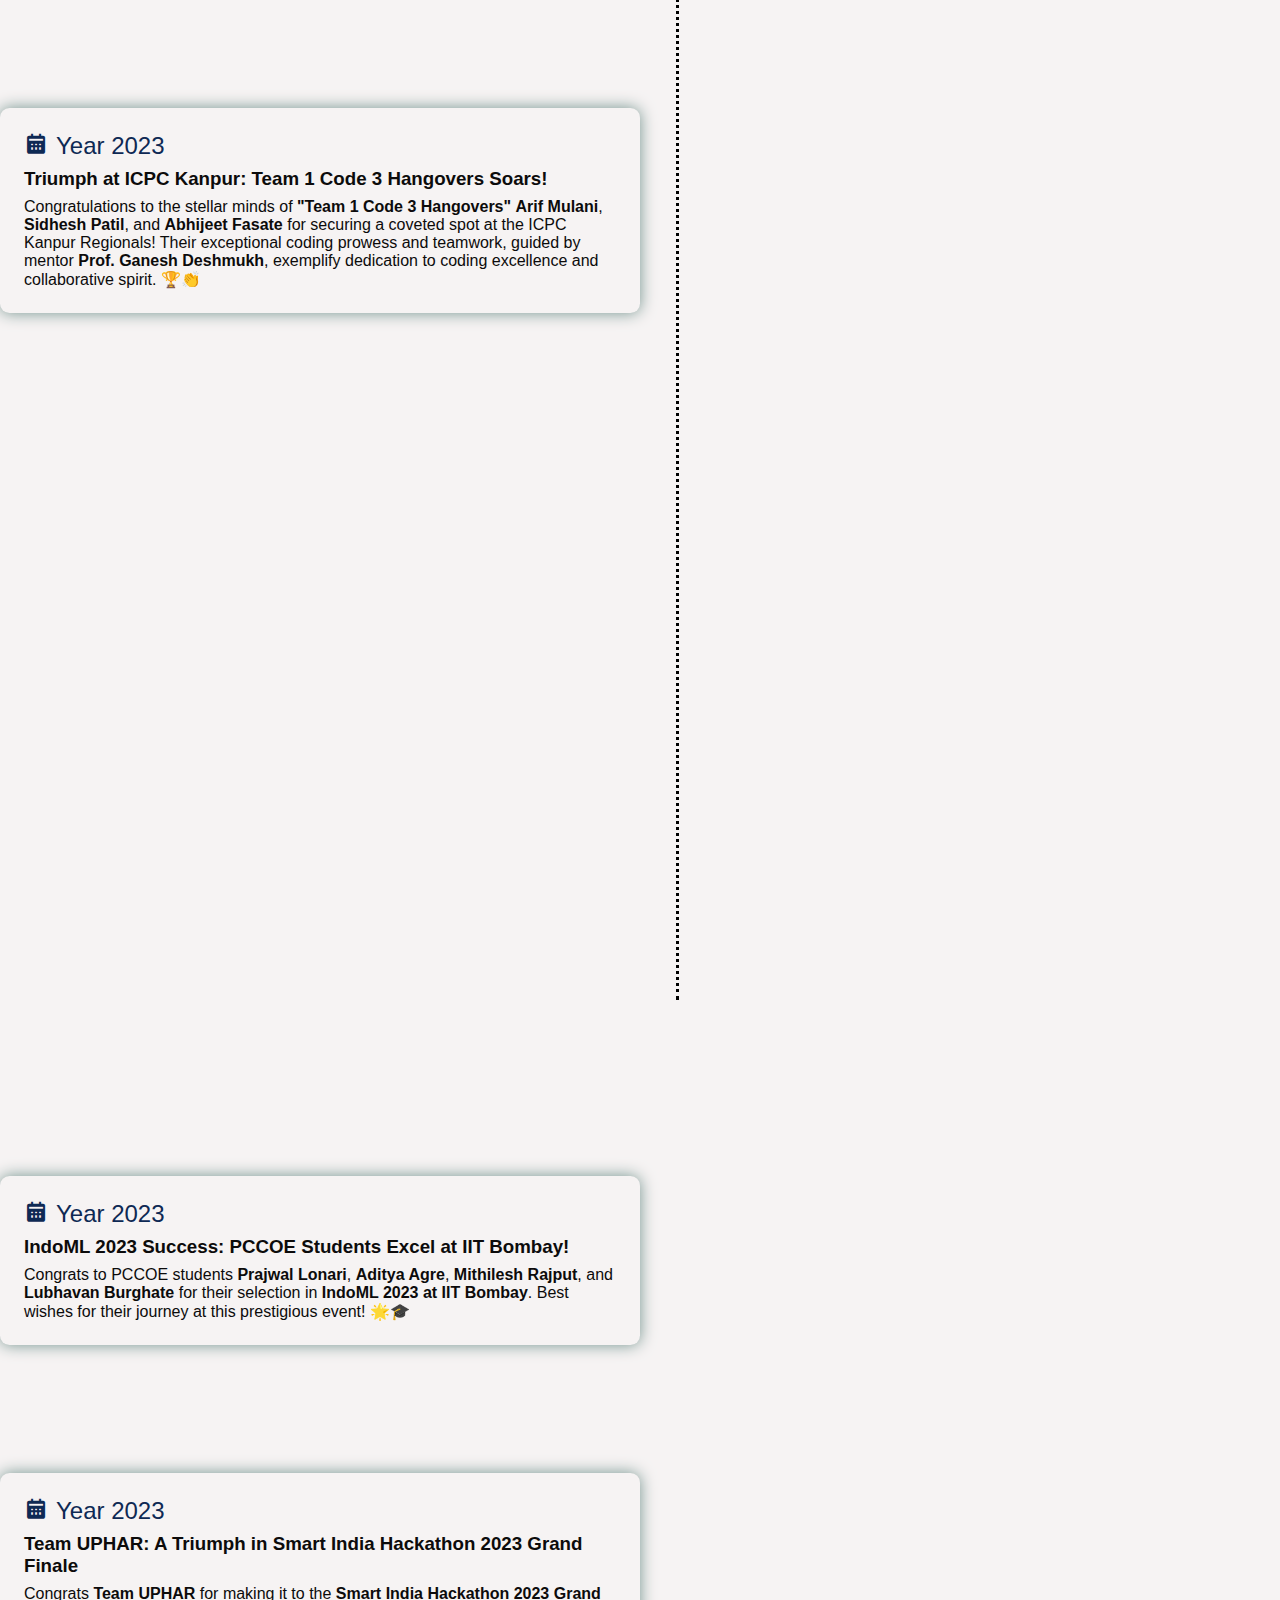
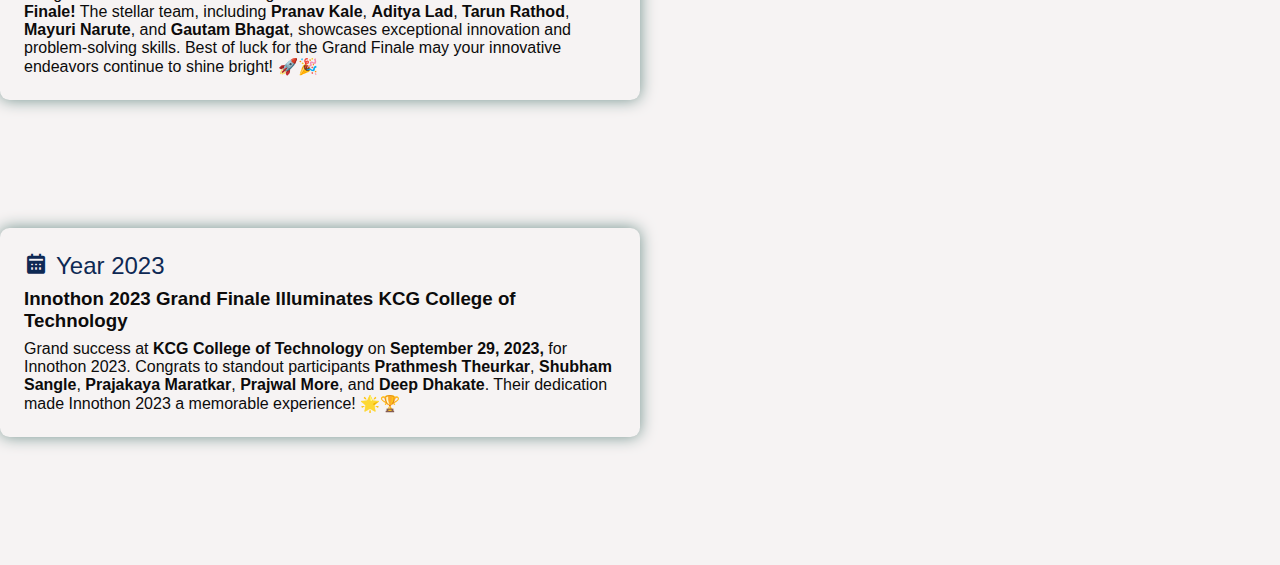
==== commit 90fe8c06: "Update index.html" ====
--- a/index.html
+++ b/index.html
@@ -45,23 +45,16 @@
                       Secure Coveted Positions! 🌟
                     </h3>
                     <p>
-                      Heartiest congratulations to the outstanding students who
-                      have earned their spots in the prestigious
-                      <b>ACM Winter School 2023 at Ahmedabad University</b>. A
-                      round of applause for the talented minds,
-                      <b>Sakshi Kulkarni</b>, <b>Prajwal Lonari</b>,
+                      Congrats to students selected for
+                      <b>ACM Winter School 2023 at Ahmedabad University</b>!
+                      Kudos to <b>Sakshi Kulkarni</b>, <b>Prajwal Lonari</b>,
                       <b>Disha Parale</b>, <b>Shivraj Lawhare</b>,
                       <b>Mithilesh Rajput</b>, <b>Pranjali Deshpande</b>,
                       <b>Aditi Dabhade</b>, <b>Lubhavan Burghate</b>, and
-                      <b>Vinayak Shete</b>, for their exceptional achievements.
-                      Their selection is a testament to their dedication and
-                      prowess in the realm of computer science and technology.
-                      Let's not forget to extend our congratulations to
-                      <b>Vaidehi Bhonge</b> and <b>Siddhi Bajpai</b> from
-                      <b>SRM University </b>, who have also earned their
-                      well-deserved spots. May this ACM Winter School journey be
-                      filled with enriching experiences and new horizons for all
-                      the participants! 🌐🎉
+                      <b>Vinayak Shete</b> for their exceptional achievements.
+                      Also, cheers to <b>Vaidehi Bhonge</b> and
+                      <b>Siddhi Bajpai</b> from <b>SRM University</b>. Best
+                      wishes for a rewarding journey! 🌐🎉
                     </p>
                   </div>
                 </div>
@@ -100,21 +93,13 @@
                       Triumph at ICPC Kanpur: Team 1 Code 3 Hangovers Soars!
                     </h3>
                     <p>
-                      Heartiest congratulations to the brilliant minds of
-                      <b>"Team 1 Code 3 Hangovers"</b> for their stellar
-                      achievement in securing a coveted spot at the
-                      <b>ICPC Kanpur Regionals!</b> The triumphant trio,
-                      composed of <b>Arif Mulani</b>, <b>Sidhesh Patil</b>, and
-                      <b>Abhijeet Fasate</b>, has showcased exceptional coding
-                      prowess and teamwork. Guiding them on this remarkable
-                      journey is the invaluable mentor,<b
-                        >Prof. Ganesh Deshmukh</b
-                      >. This achievement not only symbolizes their dedication
-                      to coding excellence but also highlights the collaborative
-                      spirit that propels them forward. The Code 3 Hangovers
-                      have truly made their mark, and we can't wait to see the
-                      heights they'll reach in the global coding arena. Kudos to
-                      the team for this well-deserved success! 🏆👏
+                      Congratulations to the stellar minds of
+                      <b>"Team 1 Code 3 Hangovers"</b> <b>Arif Mulani</b>,
+                      <b>Sidhesh Patil</b>, and <b>Abhijeet Fasate</b> for
+                      securing a coveted spot at the ICPC Kanpur Regionals!
+                      Their exceptional coding prowess and teamwork, guided by
+                      mentor <b>Prof. Ganesh Deshmukh</b>, exemplify dedication
+                      to coding excellence and collaborative spirit. 🏆👏
                     </p>
                   </div>
                 </div>
@@ -134,18 +119,11 @@
                       IndoML 2023 Success: PCCOE Students Excel at IIT Bombay!
                     </h3>
                     <p>
-                      A heartfelt congratulations to the exceptional students
-                      from PCCOE for their remarkable achievement in being
-                      selected for
-                      <b>IndoML 2023 at IIT Bombay</b>. <b>Prajwal Lonari</b>,
+                      Congrats to PCCOE students <b>Prajwal Lonari</b>,
                       <b>Aditya Agre</b>, <b>Mithilesh Rajput</b>, and
-                      <b>Lubhavan Burghate</b> have showcased their dedication
-                      and proficiency in the field of machine learning. This
-                      accomplishment not only reflects their individual
-                      excellence but also contributes to the pride and
-                      reputation of PCCOE. Best wishes to these bright minds as
-                      they embark on this prestigious journey at IIT Bombay!
-                      🌟🎓
+                      <b>Lubhavan Burghate</b> for their selection in
+                      <b>IndoML 2023 at IIT Bombay</b>. Best wishes for their
+                      journey at this prestigious event! 🌟🎓
                     </p>
                   </div>
                 </div>
@@ -162,21 +140,14 @@
                       Finale
                     </h3>
                     <p>
-                      Heartfelt congratulations to <b>Team UPHAR</b> on their
-                      outstanding achievement, securing a well-deserved spot in
-                      the <b>Grand Finale of Smart India Hackathon 2023!</b> The
-                      stellar team, consisting of <b>Pranav Kale</b>,
+                      Congrats <b>Team UPHAR</b> for making it to the
+                      <b>Smart India Hackathon 2023 Grand Finale!</b> The
+                      stellar team, including <b>Pranav Kale</b>,
                       <b>Aditya Lad</b>, <b>Tarun Rathod</b>,
-                      <b>Mayuri Narute</b> , and <b>Gautam Bhagat</b>, has
-                      demonstrated exceptional innovation and problem-solving
-                      skills. Their journey to the finale reflects not only
-                      their technical prowess but also their collaborative
-                      spirit and dedication to creating impactful solutions. As
-                      they advance to the grand stage, we eagerly anticipate the
-                      remarkable contributions Team UPHAR will bring to this
-                      prestigious competition. Best of luck to the team for the
-                      Grand Finale – may your innovative endeavors continue to
-                      shine bright! 🚀🎉
+                      <b>Mayuri Narute</b>, and <b>Gautam Bhagat</b>, showcases
+                      exceptional innovation and problem-solving skills. Best of
+                      luck for the Grand Finale may your innovative endeavors
+                      continue to shine bright! 🚀🎉
                     </p>
                   </div>
                 </div>
@@ -193,20 +164,12 @@
                       Technology
                     </h3>
                     <p>
-                      A resounding success echoed through the halls of
-                      <b>KCG College of Technology in Chennai</b> on
-                      <b>September 29, 2023</b>, as the grand finale of Innothon
-                      2023 unfolded. The event witnessed an extraordinary
-                      showcase of talent, innovation, and technological
-                      brilliance. Among the standout participants were
-                      <b>Prathmesh Theurkar</b>, <b>Shubham Sangle</b>,
-                      <b>Prajakaya Maratkar</b>, <b>Prajwal More</b>, and
-                      <b>Deep Dhakate</b>, who not only represented excellence
-                      but also embodied the spirit of ingenuity. Their
-                      participation and dedication have undoubtedly contributed
-                      to making Innothon 2023 a memorable and enriching
-                      experience. Congratulations to all participants for their
-                      exceptional efforts! 🌟🏆
+                      Grand success at <b>KCG College of Technology</b> on
+                      <b>September 29, 2023,</b> for Innothon 2023. Congrats to
+                      standout participants <b>Prathmesh Theurkar</b>,
+                      <b>Shubham Sangle</b>, <b>Prajakaya Maratkar</b>,
+                      <b>Prajwal More</b>, and <b>Deep Dhakate</b>. Their
+                      dedication made Innothon 2023 a memorable experience! 🌟🏆
                     </p>
                   </div>
                 </div>
--- a/style.css
+++ b/style.css
@@ -176,7 +176,7 @@
 {
     .home {
         flex-direction: column;
-        height: 130vh;
+        height: 110vh;
         margin-bottom: 5rem;
     }
     
@@ -221,7 +221,7 @@
         display: flex;
         flex-wrap: wrap;
         gap: 0rem;
-        margin-right: 5rem;
+        margin-right: 2rem;
     }
     .achievements-content .content{
         position: relative;
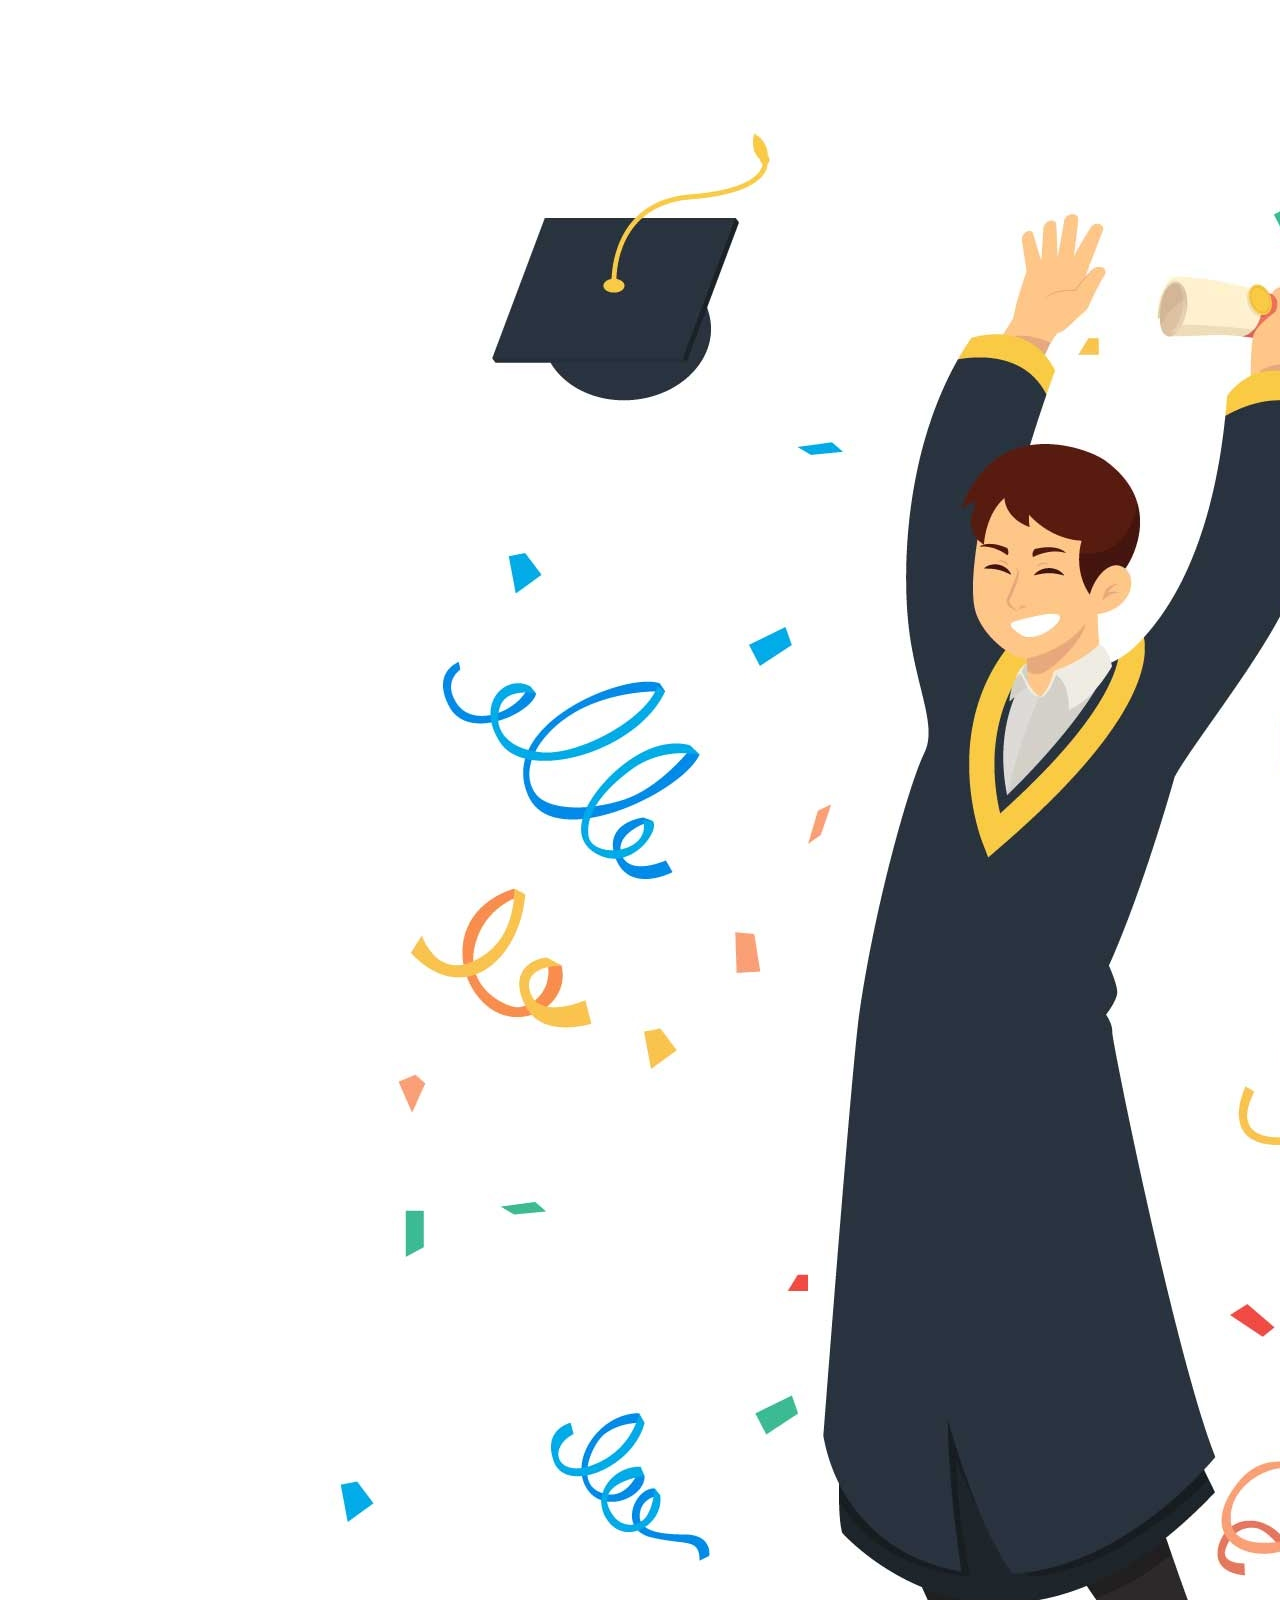
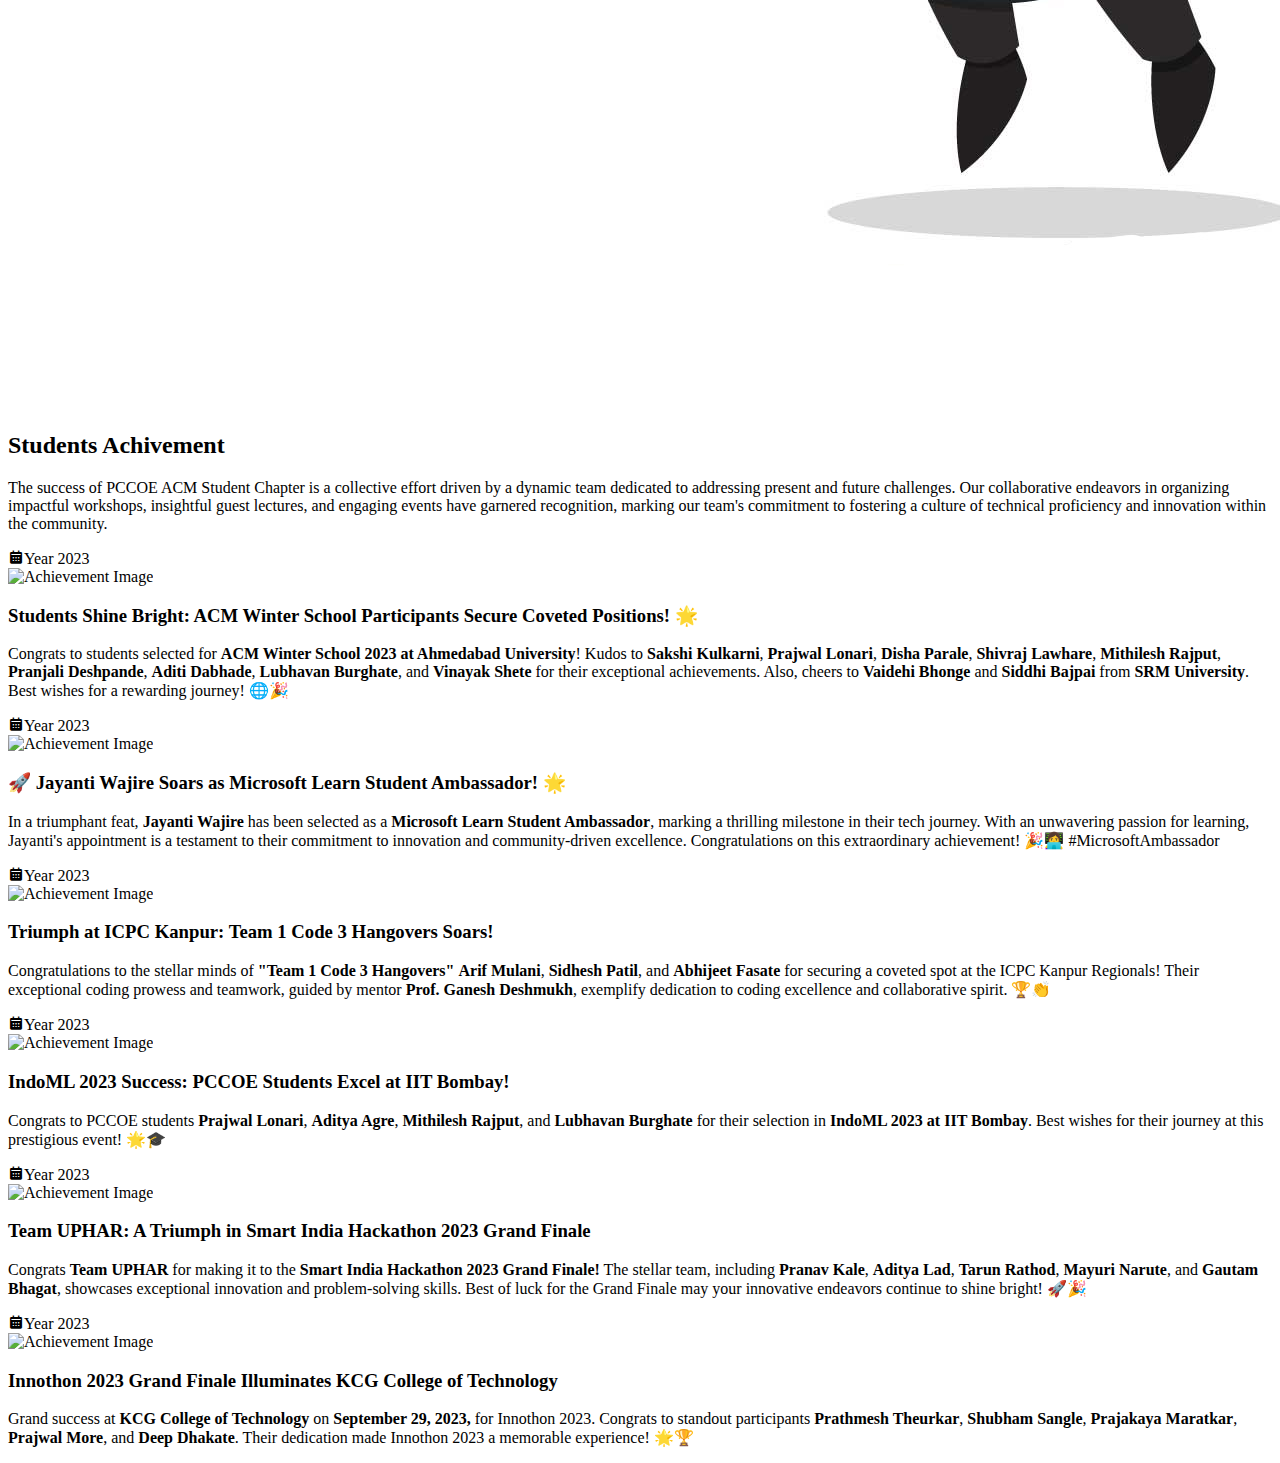
==== commit 51dd0f1a: "Update index.html" ====
--- a/index.html
+++ b/index.html
@@ -4,7 +4,7 @@
     <meta charset="UTF-8" />
     <meta name="viewport" content="width=device-width, initial-scale=1.0" />
     <title>Document</title>
-    <link rel="stylesheet" href="style.css" />
+    <link rel="stylesheet" href="style2.css" />
     <link
       href="https://unpkg.com/boxicons@2.1.4/css/boxicons.min.css"
       rel="stylesheet"
@@ -40,10 +40,17 @@
                     <div class="year">
                       <i class="bx bxs-calendar"></i>Year 2023
                     </div>
-                    <h3>
-                      Students Shine Bright: ACM Winter School Participants
-                      Secure Coveted Positions! 🌟
-                    </h3>
+                    <div class="image-and-heading">
+                      <img
+                        src="img2.jpg"
+                        alt="Achievement Image"
+                        class="achievement-image"
+                      />
+                      <h3>
+                        Students Shine Bright: ACM Winter School Participants
+                        Secure Coveted Positions! 🌟
+                      </h3>
+                    </div>
                     <p>
                       Congrats to students selected for
                       <b>ACM Winter School 2023 at Ahmedabad University</b>!
@@ -66,10 +73,17 @@
                     <div class="year">
                       <i class="bx bxs-calendar"></i>Year 2023
                     </div>
-                    <h3>
-                      🚀 Jayanti Wajire Soars as Microsoft Learn Student
-                      Ambassador! 🌟
-                    </h3>
+                    <div class="image-and-heading">
+                      <img
+                        src="img1.jpg"
+                        alt="Achievement Image"
+                        class="achievement-image"
+                      />
+                      <h3>
+                        🚀 Jayanti Wajire Soars as Microsoft Learn Student
+                        Ambassador! 🌟
+                      </h3>
+                    </div>
                     <p>
                       In a triumphant feat, <b>Jayanti Wajire</b> has been
                       selected as a <b>Microsoft Learn Student Ambassador</b>,
@@ -89,9 +103,16 @@
                     <div class="year">
                       <i class="bx bxs-calendar"></i>Year 2023
                     </div>
-                    <h3>
-                      Triumph at ICPC Kanpur: Team 1 Code 3 Hangovers Soars!
-                    </h3>
+                    <div class="image-and-heading">
+                      <img
+                        src="img6.jpg"
+                        alt="Achievement Image"
+                        class="achievement-image"
+                      />
+                      <h3>
+                        Triumph at ICPC Kanpur: Team 1 Code 3 Hangovers Soars!
+                      </h3>
+                    </div>
                     <p>
                       Congratulations to the stellar minds of
                       <b>"Team 1 Code 3 Hangovers"</b> <b>Arif Mulani</b>,
@@ -115,9 +136,16 @@
                     <div class="year">
                       <i class="bx bxs-calendar"></i>Year 2023
                     </div>
-                    <h3>
-                      IndoML 2023 Success: PCCOE Students Excel at IIT Bombay!
-                    </h3>
+                    <div class="image-and-heading">
+                      <img
+                        src="img3.jpg"
+                        alt="Achievement Image"
+                        class="achievement-image"
+                      />
+                      <h3>
+                        IndoML 2023 Success: PCCOE Students Excel at IIT Bombay!
+                      </h3>
+                    </div>
                     <p>
                       Congrats to PCCOE students <b>Prajwal Lonari</b>,
                       <b>Aditya Agre</b>, <b>Mithilesh Rajput</b>, and
@@ -135,10 +163,17 @@
                     <div class="year">
                       <i class="bx bxs-calendar"></i>Year 2023
                     </div>
-                    <h3>
-                      Team UPHAR: A Triumph in Smart India Hackathon 2023 Grand
-                      Finale
-                    </h3>
+                    <div class="image-and-heading">
+                      <img
+                        src="img5.jpg"
+                        alt="Achievement Image"
+                        class="achievement-image"
+                      />
+                      <h3>
+                        Team UPHAR: A Triumph in Smart India Hackathon 2023
+                        Grand Finale
+                      </h3>
+                    </div>
                     <p>
                       Congrats <b>Team UPHAR</b> for making it to the
                       <b>Smart India Hackathon 2023 Grand Finale!</b> The
@@ -159,10 +194,18 @@
                     <div class="year">
                       <i class="bx bxs-calendar"></i>Year 2023
                     </div>
-                    <h3>
-                      Innothon 2023 Grand Finale Illuminates KCG College of
-                      Technology
-                    </h3>
+                    <div class="image-and-heading">
+                      <img
+                        src="img4.jpg"
+                        alt="Achievement Image"
+                        class="achievement-image"
+                      />
+                      <h3>
+                        Innothon 2023 Grand Finale Illuminates KCG College of
+                        Technology
+                      </h3>
+                    </div>
+
                     <p>
                       Grand success at <b>KCG College of Technology</b> on
                       <b>September 29, 2023,</b> for Innothon 2023. Congrats to
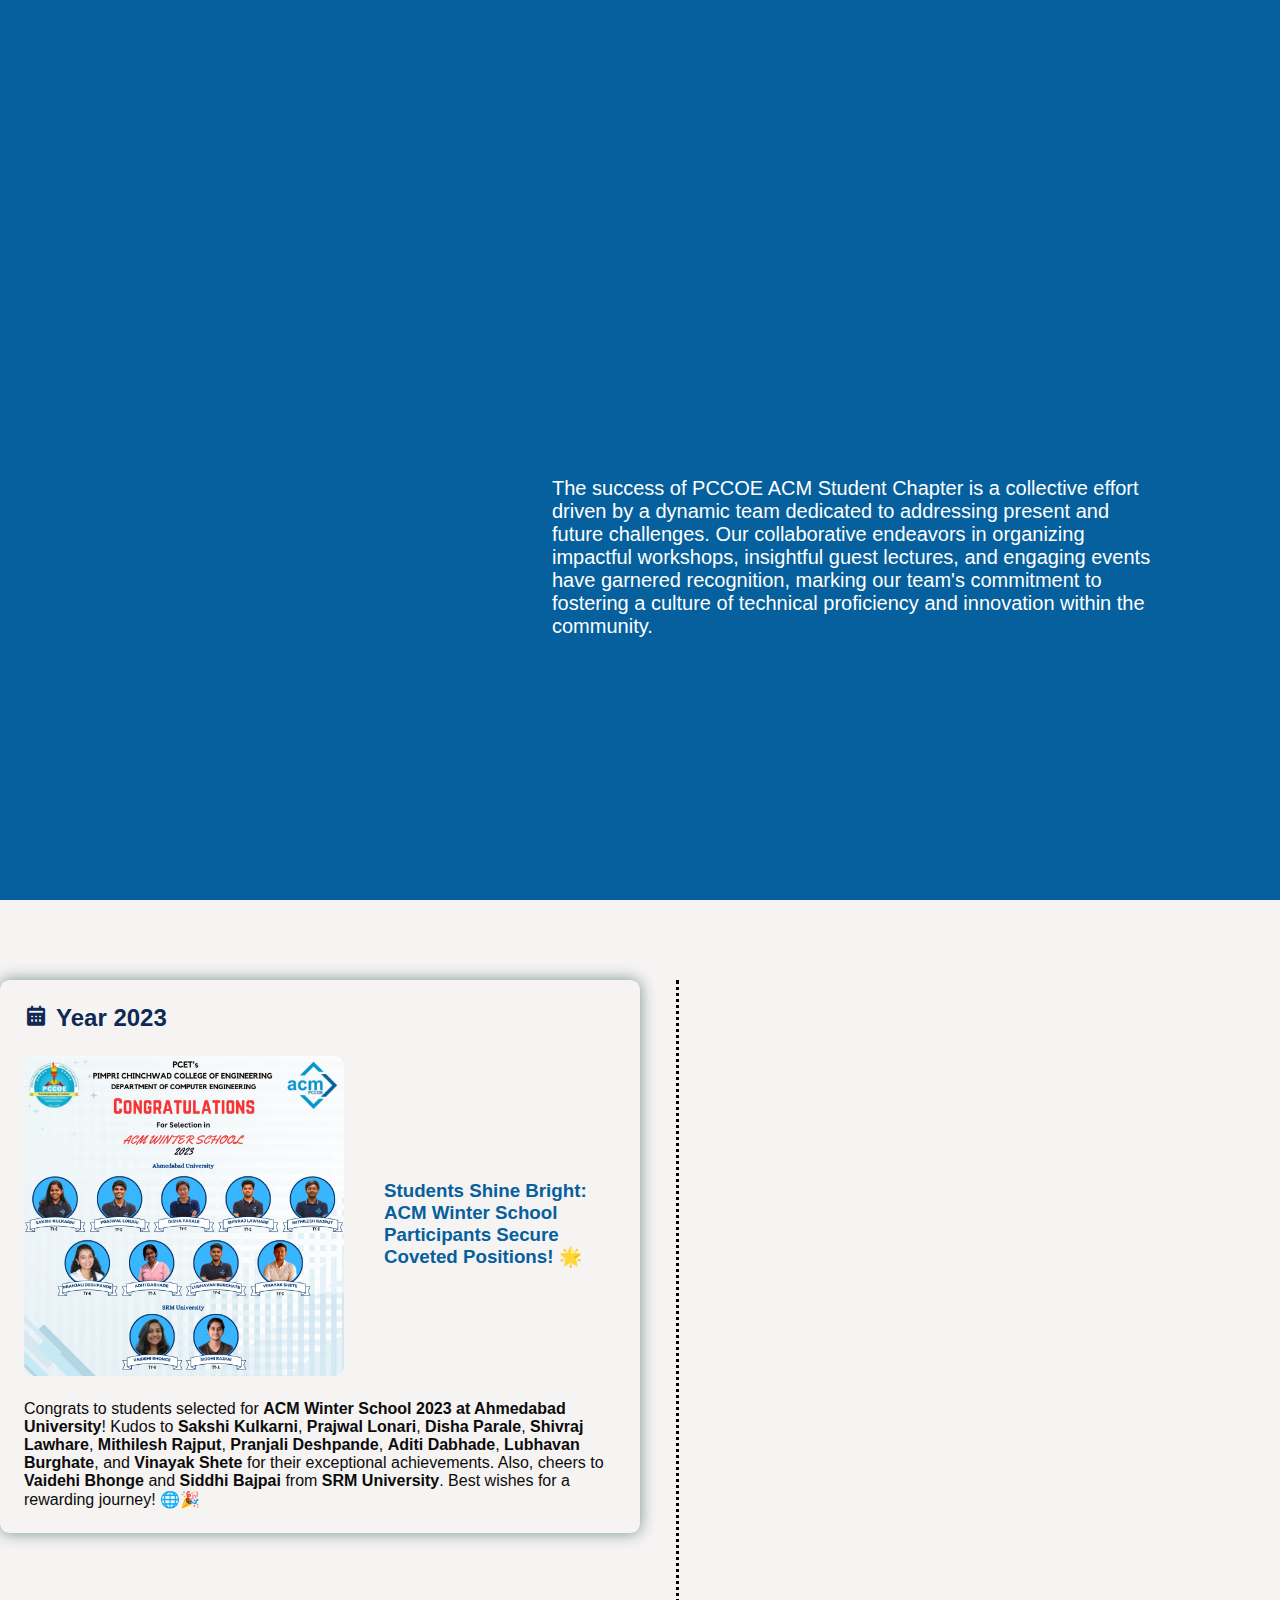
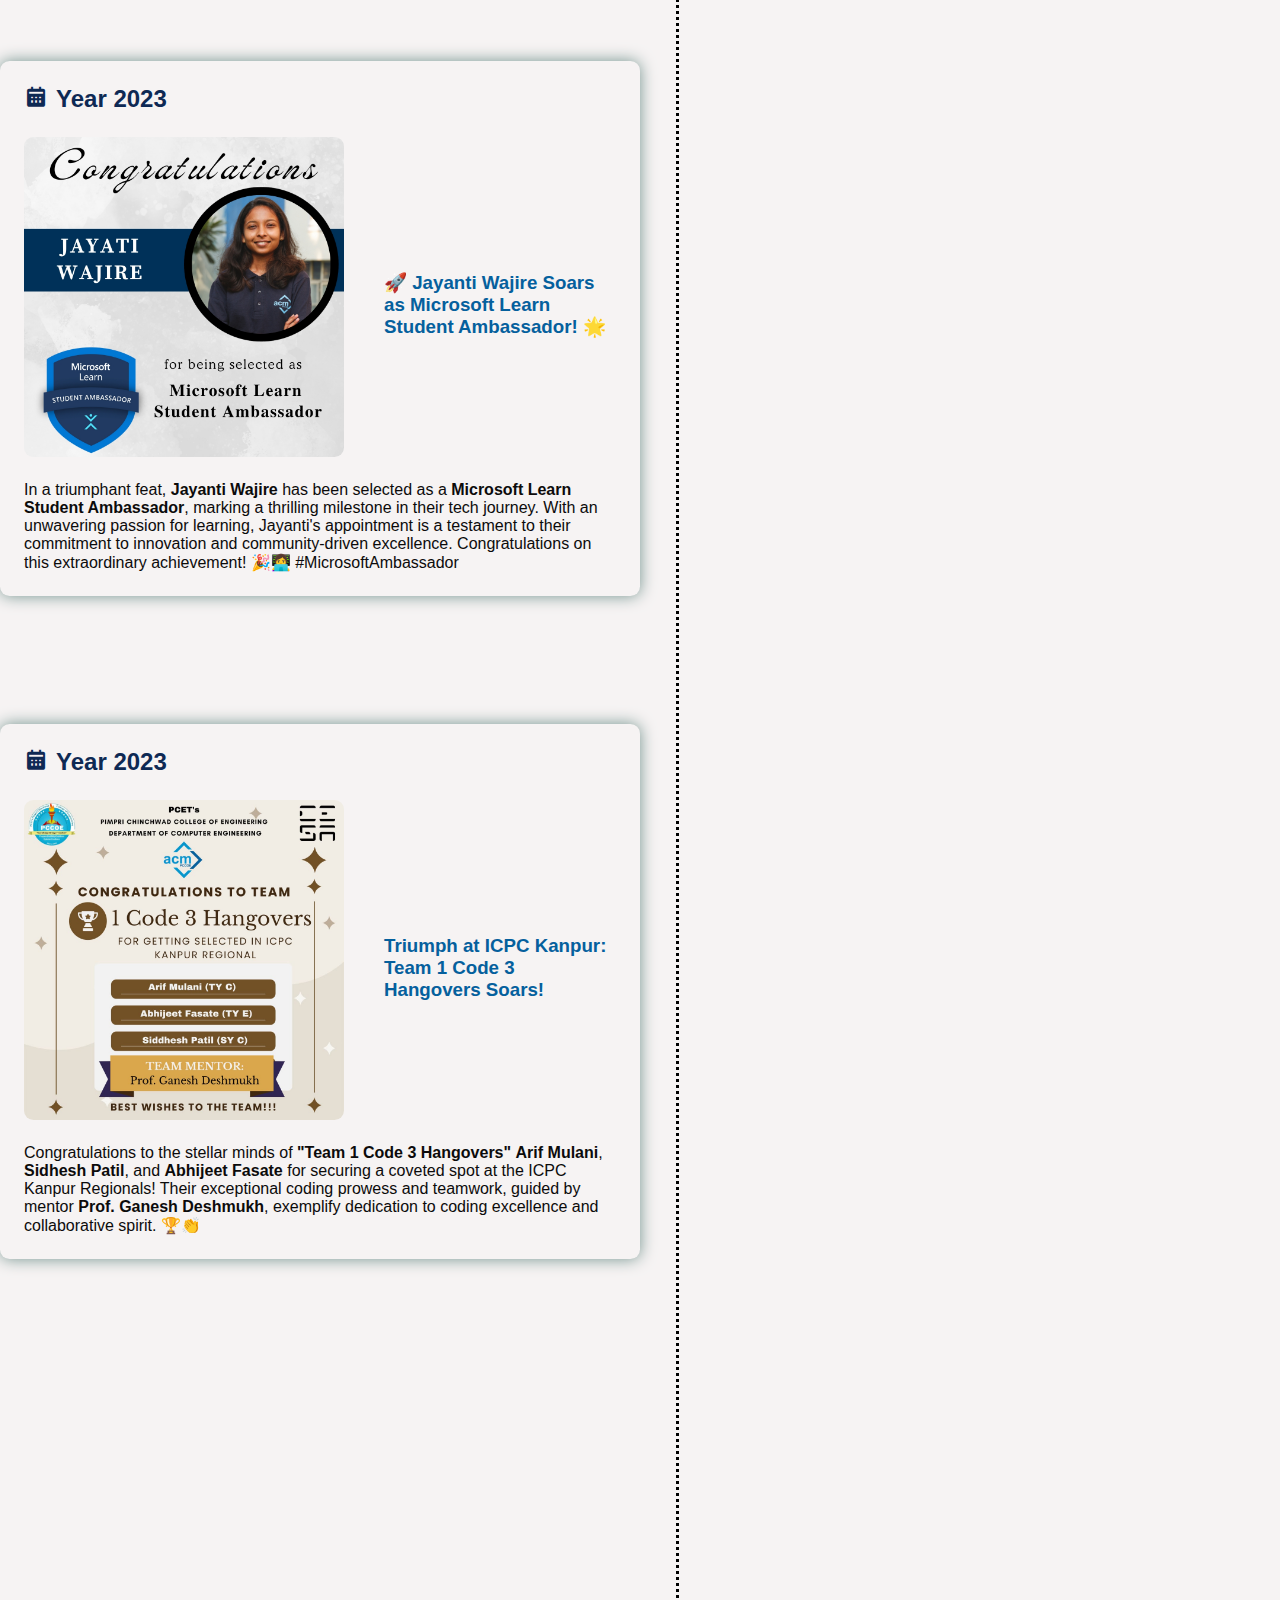
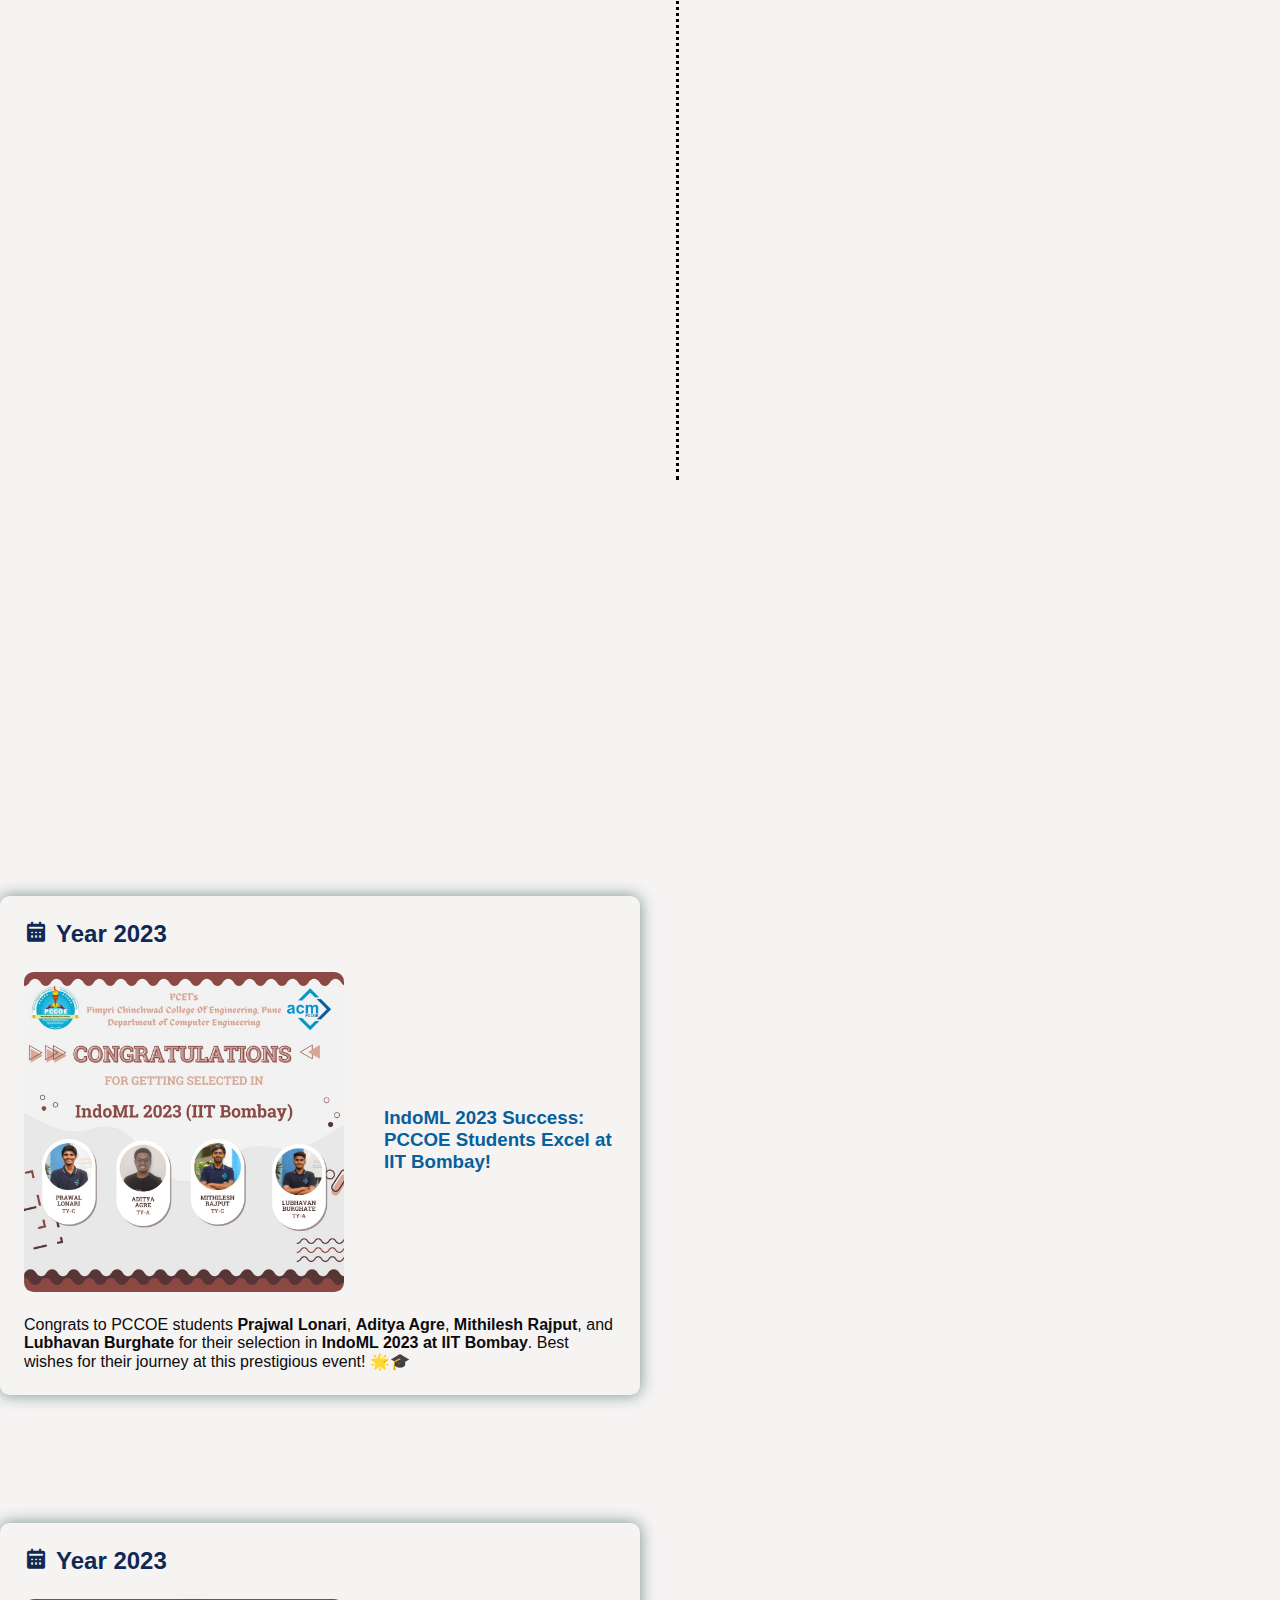
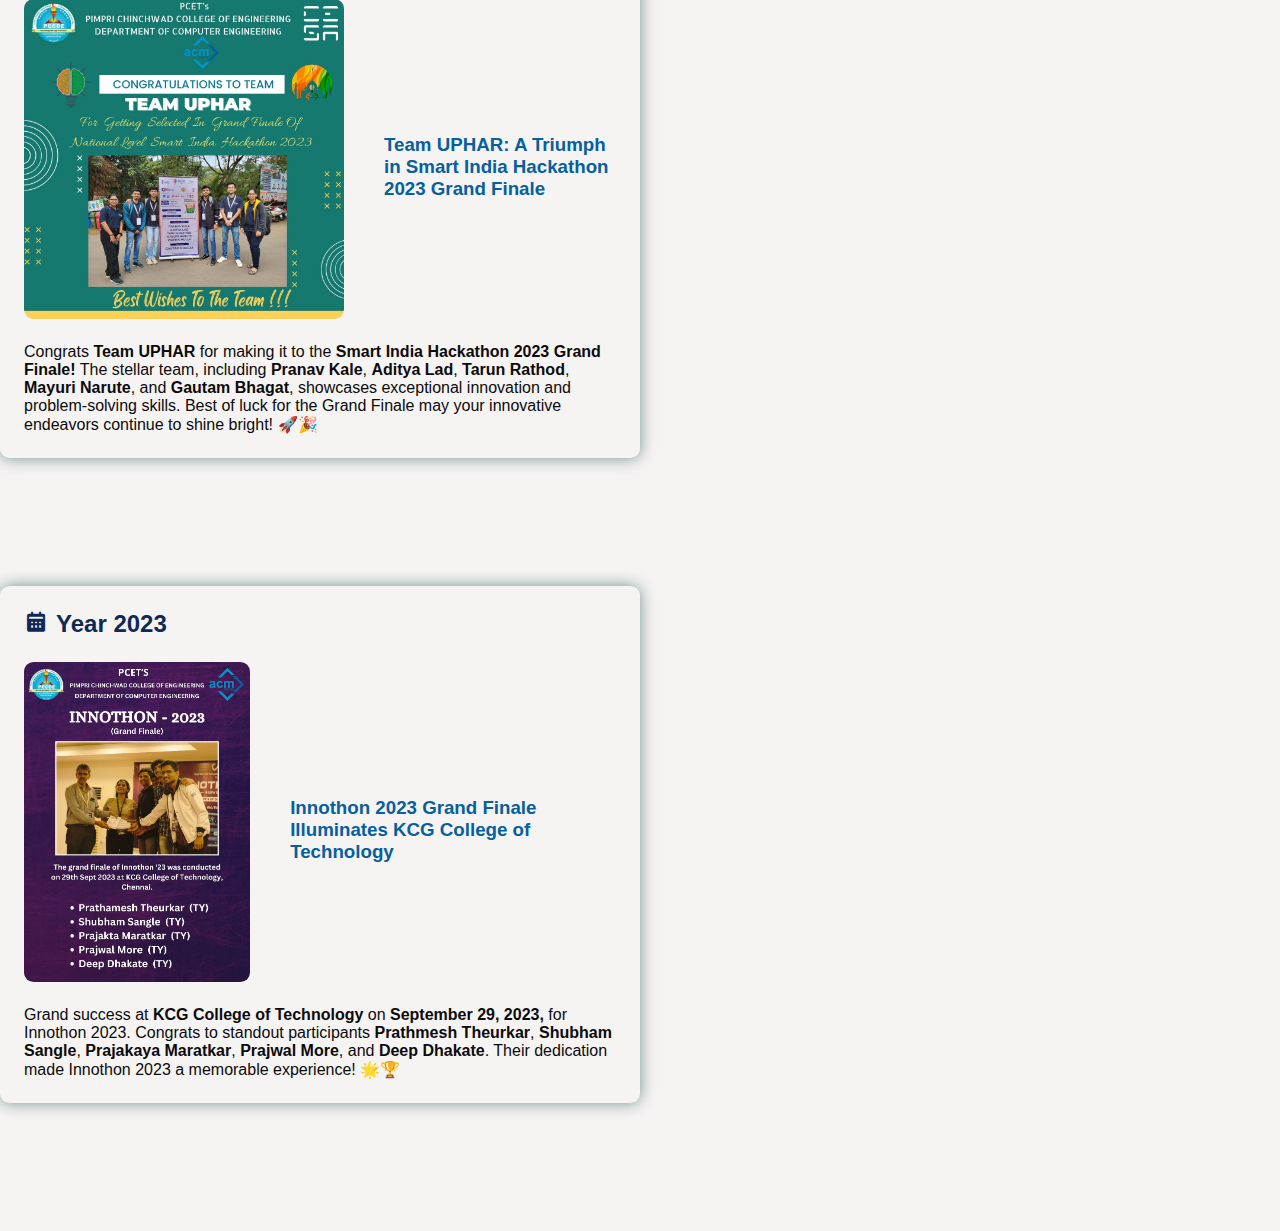
==== commit 55a003c1: "Update index.html" ====
--- a/index.html
+++ b/index.html
@@ -4,7 +4,7 @@
     <meta charset="UTF-8" />
     <meta name="viewport" content="width=device-width, initial-scale=1.0" />
     <title>Document</title>
-    <link rel="stylesheet" href="style2.css" />
+    <link rel="stylesheet" href="style.css" />
     <link
       href="https://unpkg.com/boxicons@2.1.4/css/boxicons.min.css"
       rel="stylesheet"
--- a/style.css
+++ b/style.css
@@ -0,0 +1,258 @@
+@import url('https://fonts.googleapis.com/css2?family=Poppins:wght@300;400;500&display=swap'); 
+/*@import url('https://fonts.googleapis.com/css2?family=Open+Sans&display=swap');*/
+html{
+  scroll-behavior: smooth;
+}
+
+*{
+    margin:0;
+    padding:0;
+    box-sizing:border-box;
+    font-family: 'Open Sans', sans-serif;
+}
+
+body{
+    background: #f6f3f3;
+    color: #0c0b0b;
+}
+
+.home{
+    position: relative;
+    width: 100%;
+    height:100vh;
+    display: flex;
+    justify-content:space-between;
+    align-items: center;
+    padding: 70px 10% 0;
+    background-color: #05609d;
+    margin-bottom: 5rem;
+}
+.home-content{
+    max-width: 600px;
+}
+
+
+
+
+.home-content h2{
+    margin-bottom: 5rem;
+    font-size: 56px;
+    font-weight: 700;
+    opacity: 0;
+    animation: slideLeft 1s ease forwards;
+    animation-delay: 1s;
+    letter-spacing: 1px;
+    color: #fff;
+}
+.home-content p{
+    font-size: 20px;
+    color: #fff;
+    text-align: left;
+}
+.home-img img{
+    max-width: 425px;
+    margin-right: -20px;
+    opacity:0;
+    font-size: 5rem;
+    animation: zoomIn 1s ease forwards, floatImage 4s ease-in-out infinite;
+    animation-delay: 2s,3s;
+    box-shadow:0 0 30px #73928d;
+    border-radius: 50%;
+}
+
+
+.achievements_section {
+    display: flex;
+    justify-content: center;
+    align-items: center;
+    flex-direction: column;
+    min-height: auto;
+}
+
+.achievements .achievements-row{
+    display: flex;
+    flex-wrap: wrap;
+    gap: 1rem;
+}
+.achievements .achievements-coloumn{
+    flex: 1 1 40rem;
+}
+.achievements-coloumn .title{
+    font-size: 2.5rem;
+    margin:0 0 1.5rem 2rem;
+}
+
+.achivements-left{
+    animation: slideRight 2s ease forwards;
+    animation-delay: 2s;
+}
+
+.achivements-right{
+    margin-top: 25rem;
+    animation: slideLeft 1s ease forwards;
+    animation-delay: 2s;
+}
+.achievements-content .content .image-and-heading {
+    display: flex;
+    align-items: center;
+}
+.achievements-content .content{
+    position: relative;
+    padding: 1.5rem;
+    box-shadow: 0 0 1rem #73928d;
+    border-radius: .6rem;
+    margin-bottom: 8rem;
+    width: 40rem;
+    
+}
+.achievements-content .content .year{
+    font-size: 1.5rem;
+    color: #0E2954;
+    padding-bottom: .5rem;
+     margin-bottom: 1rem; 
+     font-weight: bold;
+}
+.achievements-content .content .year i{
+    padding-right: .5rem;
+}
+.achievements-content h3{
+  font-weight: bold;
+  color: #05609d;
+}
+.achievement-image {
+    max-width: 100%;
+    height: 20rem;
+    border-radius: 0.6rem 0.6rem 0.6rem 0.6rem;
+    margin-bottom: 1rem;
+    margin-right: 2.5rem; 
+  }
+.achievements-content .content p{
+    padding-top: .5rem;
+}
+.dotted-line {
+    border-left: 3px dotted #000; 
+            height: 300vh; 
+            margin: 0 20px; /
+}
+@keyframes floatImage{
+    0%{
+        transform: translateY(0);
+    }
+    50%{
+        transform: translateY(-24px);
+    }
+    100%{
+        transform: translateY(0);
+    }
+}
+@keyframes slideBottom{
+    0%{
+        transform: translateY(-100px);
+        opacity:0;
+    }
+    100%{
+        transform: translateY(0);
+        opacity:1;
+    }
+}
+@keyframes slideRight{
+    0%{
+        transform: translateX(-100px);
+        opacity:0;
+    }
+    100%{
+        transform: translateX(0);
+        opacity:1;
+    }
+}
+@keyframes slideLeft{
+    0%{
+        transform: translateX(100px);
+        opacity:0;
+    }
+    100%{
+        transform: translateX(0);
+        opacity:1;
+    }
+}
+@keyframes zoomIn{
+    0%{
+        transform: scale(0);
+        opacity:0;
+    }
+    100%{
+        transform: scale(1);
+        opacity:1;
+    }
+}
+@media screen and (max-width: 768px)
+{
+    .home {
+        flex-direction: column;
+        height: 130vh;
+        margin-bottom: 5rem;
+    }
+    
+    .home-content,
+    .home-img {
+        text-align: center; 
+    }
+    
+    .home-img img {
+      max-width: 300px;
+        margin-right: -10px;
+        opacity:0;
+        font-size: 5rem;
+        animation: zoomIn 1s ease forwards, floatImage 4s ease-in-out infinite;
+        animation-delay: 2s,3s;
+        box-shadow:0 0 30px #28ABB9;
+        border-radius: 50%;
+    }
+      
+    
+    
+    .home-content h2{
+        font-size: 40px;
+        font-weight: 700;
+        margin: -3px 0;
+        opacity: 0;
+        animation: slideLeft 1s ease forwards;
+        animation-delay: 1s;
+        letter-spacing: 1px;
+        margin-bottom: 5rem;
+    }
+    .home-content p{
+        font-size: 16px;
+        margin-bottom: 5rem;
+    }
+    .dotted-line {
+        border-left:0px dotted #fff; 
+                height: 0; 
+                margin: none; 
+    }
+    .achievements .achievements-row{
+        display: flex;
+        flex-wrap: wrap;
+        gap: 0rem;
+        margin-right: 5rem;
+    }
+    .achievements-content .content{
+        position: relative;
+        padding: 1.5rem;
+        box-shadow: 0 0 1rem #73928d;
+        border-radius: .6rem;
+        margin-bottom: 3rem;
+        margin-left: 1.5rem;
+        justify-content: center;
+        align-items: center;
+        width: 23rem;
+    }
+    .achievements-content .content .image-and-heading {
+        display: flex;
+        flex-direction: column;
+        align-items: center;
+    }
+    .achivements-right{
+        margin-top: 0rem;
+    }
+}
